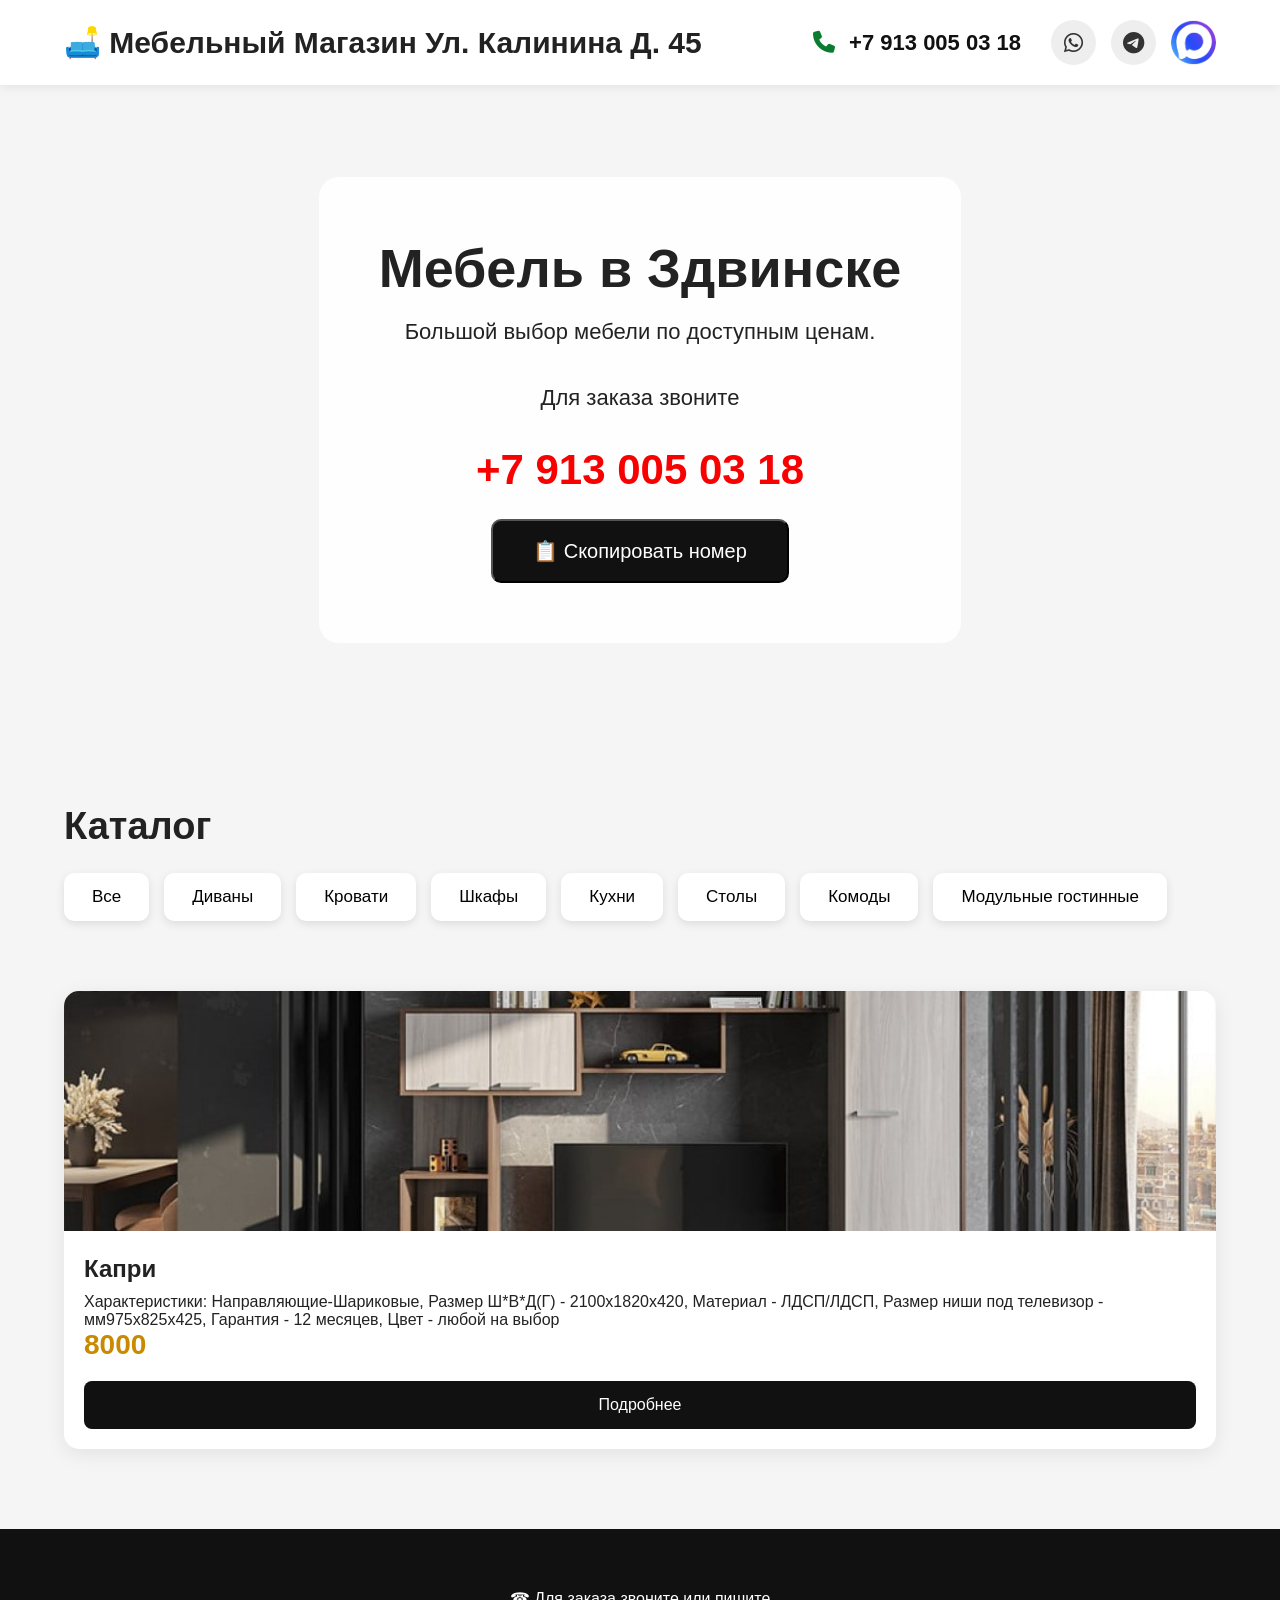
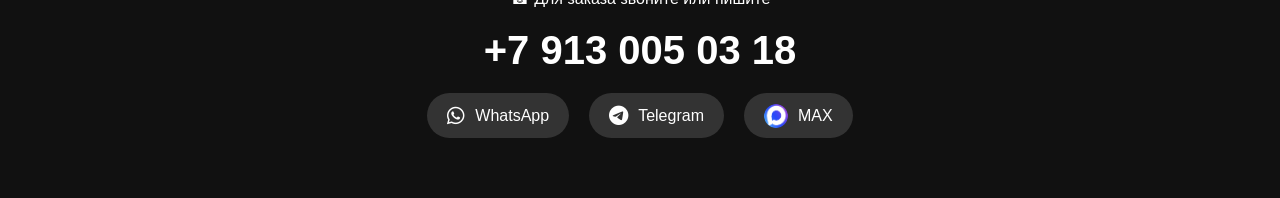
==== index.html @ 37e218fd "Add files via upload" ====
<!DOCTYPE html>
<html lang="ru">
<head>
<meta charset="UTF-8">
<meta name="viewport" content="width=device-width, initial-scale=1.0">
<title>MEBEL HAUS</title>

<link rel="stylesheet" href="css/style.css">

<!-- Font Awesome -->
<link rel="stylesheet"
        href="https://cdnjs.cloudflare.com/ajax/libs/font-awesome/6.7.2/css/all.min.css">
</head>
<body>

<header>

<div class="container">

<div class="logo">
🛋️ Мебельный Магазин
Ул. Калинина Д. 45
</div>

<div class="contacts">

<a href="tel:+7 913 005 03 18" class="phone">
<i class="fa-solid fa-phone"></i>
+7 913 005 03 18
</a>

<div class="social">

<a href="#">
<i class="fa-brands fa-whatsapp"></i>
</a>

<a href="https://t.me/mebelniMaster" target="_blank">
    <i class="fa-brands fa-telegram"></i>
</a>

<a href="#">
<img src="images\max_gosklyuch-news.png" alt="Max">
</a>

</div>

</div>

</div>

</header>

<section class="hero">

<div class="overlay">

<h1>
Мебель в Здвинске
</h1>

<p>

Большой выбор мебели
по доступным ценам.

</p>

<div class="phone-box">

    <p class="phone-title">
        Для заказа звоните
    </p>

    <h2 id="phoneNumber">
        +7 913 005 03 18
    </h2>

    <button id="copyPhone" class="call">
        📋 Скопировать номер
    </button>

</div>

</div>

</section>

<section class="categories">

<h2>

Каталог

</h2>

<div class="buttons">

    <button onclick="filterProducts('Все')">Все</button>
    
    <button onclick="filterProducts('Диваны')">Диваны</button>
    
    <button onclick="filterProducts('Кровати')">Кровати</button>
    
    <button onclick="filterProducts('Шкафы')">Шкафы</button>
    
    <button onclick="filterProducts('Кухни')">Кухни</button>
    
    <button onclick="filterProducts('Столы')">Столы</button>
    
    <button onclick="filterProducts('Комоды')">Комоды</button>

    <button onclick="filterProducts('Модульные гостинные')">Модульные гостинные</button>

    </div>

</section>

<section class="products">

<div id="products">

</div>

</section>

<footer>

<div class="footer-phone">

☎ Для заказа звоните или пишите

<h2>

+7 913 005 03 18

</h2>

<div class="footer-social">

<a href="#">
<i class="fa-brands fa-whatsapp"></i>
WhatsApp
</a>

<a href="https://t.me/mebelniMaster">
<i class="fa-brands fa-telegram"></i>
Telegram
</a>

<a href="#">
<img src="images/max_gosklyuch-news.png" alt="Max">MAX
</a>

</div>

</div>

</footer>

<script src="js/products.js"></script>

</body>
</html>
---- css/style.css ----
*{
    margin:0;
    padding:0;
    box-sizing:border-box;
    font-family:Arial,Helvetica,sans-serif;
}

body{
    background:#f5f5f5;
    color:#222;
}

.container{
    width:90%;
    max-width:1200px;
    margin:auto;
}

header{
    background:#fff;
    box-shadow:0 2px 10px rgba(0,0,0,.08);
    position:sticky;
    top:0;
    z-index:100;
}

header .container{
    display:flex;
    justify-content:space-between;
    align-items:center;
    padding:20px 0;
}

.logo{
    font-size:30px;
    font-weight:bold;
}

.contacts{
    display:flex;
    align-items:center;
    gap:30px;
}

.phone{
    text-decoration:none;
    color:#111;
    font-size:22px;
    font-weight:bold;
}

.phone i{
    color:#0a7c2f;
    margin-right:8px;
}

.social{
    display:flex;
    gap:15px;
}

.social a{
    width:45px;
    height:45px;
    border-radius:50%;
    display:flex;
    justify-content:center;
    align-items:center;
    background:#eee;
    text-decoration:none;
    color:#333;
    font-size:22px;
    transition:.3s;
    overflow: hidden;
}
.social a img{
    width: 100%;
    height: 100%;
    object-fit: contain;        /* Заполняет весь круг без искажения пропорций */
}

.social a:hover{
    transform:scale(1.1);
    background:#222;
    color:#fff;
}

.hero{
    height:650px;
    background:url("../images/hero.jpg") center/cover;
    display:flex;
    justify-content:center;
    align-items:center;
}

.overlay{
    background:rgba(255,255,255,.9);
    padding:60px;
    border-radius:20px;
    text-align:center;
}

.overlay h1{
    font-size:54px;
    margin-bottom:20px;
}

.overlay p{
    font-size:22px;
    margin-bottom:35px;
}

.call{
    display:inline-block;
    background:#111;
    color:white;
    text-decoration:none;
    padding:18px 40px;
    border-radius:10px;
    font-size:20px;
    transition:.3s;
}

.call:hover{
    background:#444;
}

.categories{
    width:90%;
    max-width:1200px;
    margin:70px auto;
}

.categories h2{
    font-size:38px;
    margin-bottom:25px;
}

.buttons{
    display:flex;
    flex-wrap:wrap;
    gap:15px;
}

.buttons button{
    padding:14px 28px;
    border:none;
    border-radius:10px;
    background:white;
    cursor:pointer;
    font-size:17px;
    box-shadow:0 3px 10px rgba(0,0,0,.1);
    transition:.3s;
}

.buttons button:hover{
    background:#222;
    color:white;
}

.products{
    width:90%;
    max-width:1200px;
    margin:auto;
    margin-bottom:80px;
}

#products{
    display:grid;
    grid-template-columns:repeat(auto-fit,minmax(270px,1fr));
    gap:30px;
}

.card{
    background:white;
    border-radius:15px;
    overflow:hidden;
    box-shadow:0 5px 20px rgba(0,0,0,.08);
    transition:.3s;
}

.card:hover{
    transform:translateY(-8px);
}

.card img{
    width:100%;
    height:240px;
    object-fit:cover;
}

.card-body{
    padding:20px;
}

.card h3{
    font-size:24px;
    margin-bottom:10px;
}

.price{
    font-size:28px;
    color:#c98a00;
    font-weight:bold;
    margin-bottom:20px;
}

.more{
    display:block;
    width:100%;
    text-align:center;
    text-decoration:none;
    background:#111;
    color:white;
    padding:15px;
    border-radius:8px;
    transition:.3s;
}

.more:hover{
    background:#444;
}

.more:hover{
    background:#444;
}

footer{
    background:#111;
    color:white;
    text-align:center;
    padding:60px 20px;
}

.footer-phone h2{
    font-size:40px;
    margin:20px 0;
}

.footer-social{
    display:flex;
    justify-content:center;
    gap:20px;
    flex-wrap:wrap;
}

.footer-social a {
    color: white;
    text-decoration: none;
    background: #333;
    
    /* 1. Позволяем кнопке растягиваться под текст */
    width: auto; 
    height: 45px;
    
    /* 2. Делаем аккуратные овальные края и отступы по бокам */
    border-radius: 25px; 
    padding: 0 20px;
    
    /* 3. Выстраиваем иконку и текст строго в одну линию */
    display: inline-flex;
    align-items: center;
    gap: 10px; /* Зазор между иконкой и словом */
    
    font-size: 16px;
    transition: .3s;
  }
  
  /* Настройка для первых двух шрифтовых иконок */
  .footer-social a i {
    font-size: 20px; /* Увеличиваем размер Font Awesome иконок */
  }
  
  /* Настройка для третьей картинки-иконки */
  .footer-social a img {
    width: 24px;   /* Задаем ей такой же пропорциональный размер */
    height: 24px;
    object-fit: cover;
    border-radius: 50%; /* Делаем круглым только само изображение внутри */
  }
  
.footer-social a:hover{
    background:#555;
}

@media(max-width:900px){

header .container{
    flex-direction:column;
    gap:20px;
}

.contacts{
    flex-direction:column;
}

.overlay{
    width:90%;
    padding:35px;
}

.overlay h1{
    font-size:38px;
}

.overlay p{
    font-size:18px;
}

.phone{
    font-size:18px;
}

}
.phone-box{
    margin-top:40px;
    text-align:center;
}

.phone-title{
    font-size:22px;
    margin-bottom:10px;
}

#phoneNumber{
    font-size:42px;
    color:#f80101;
    margin-bottom:25px;
}
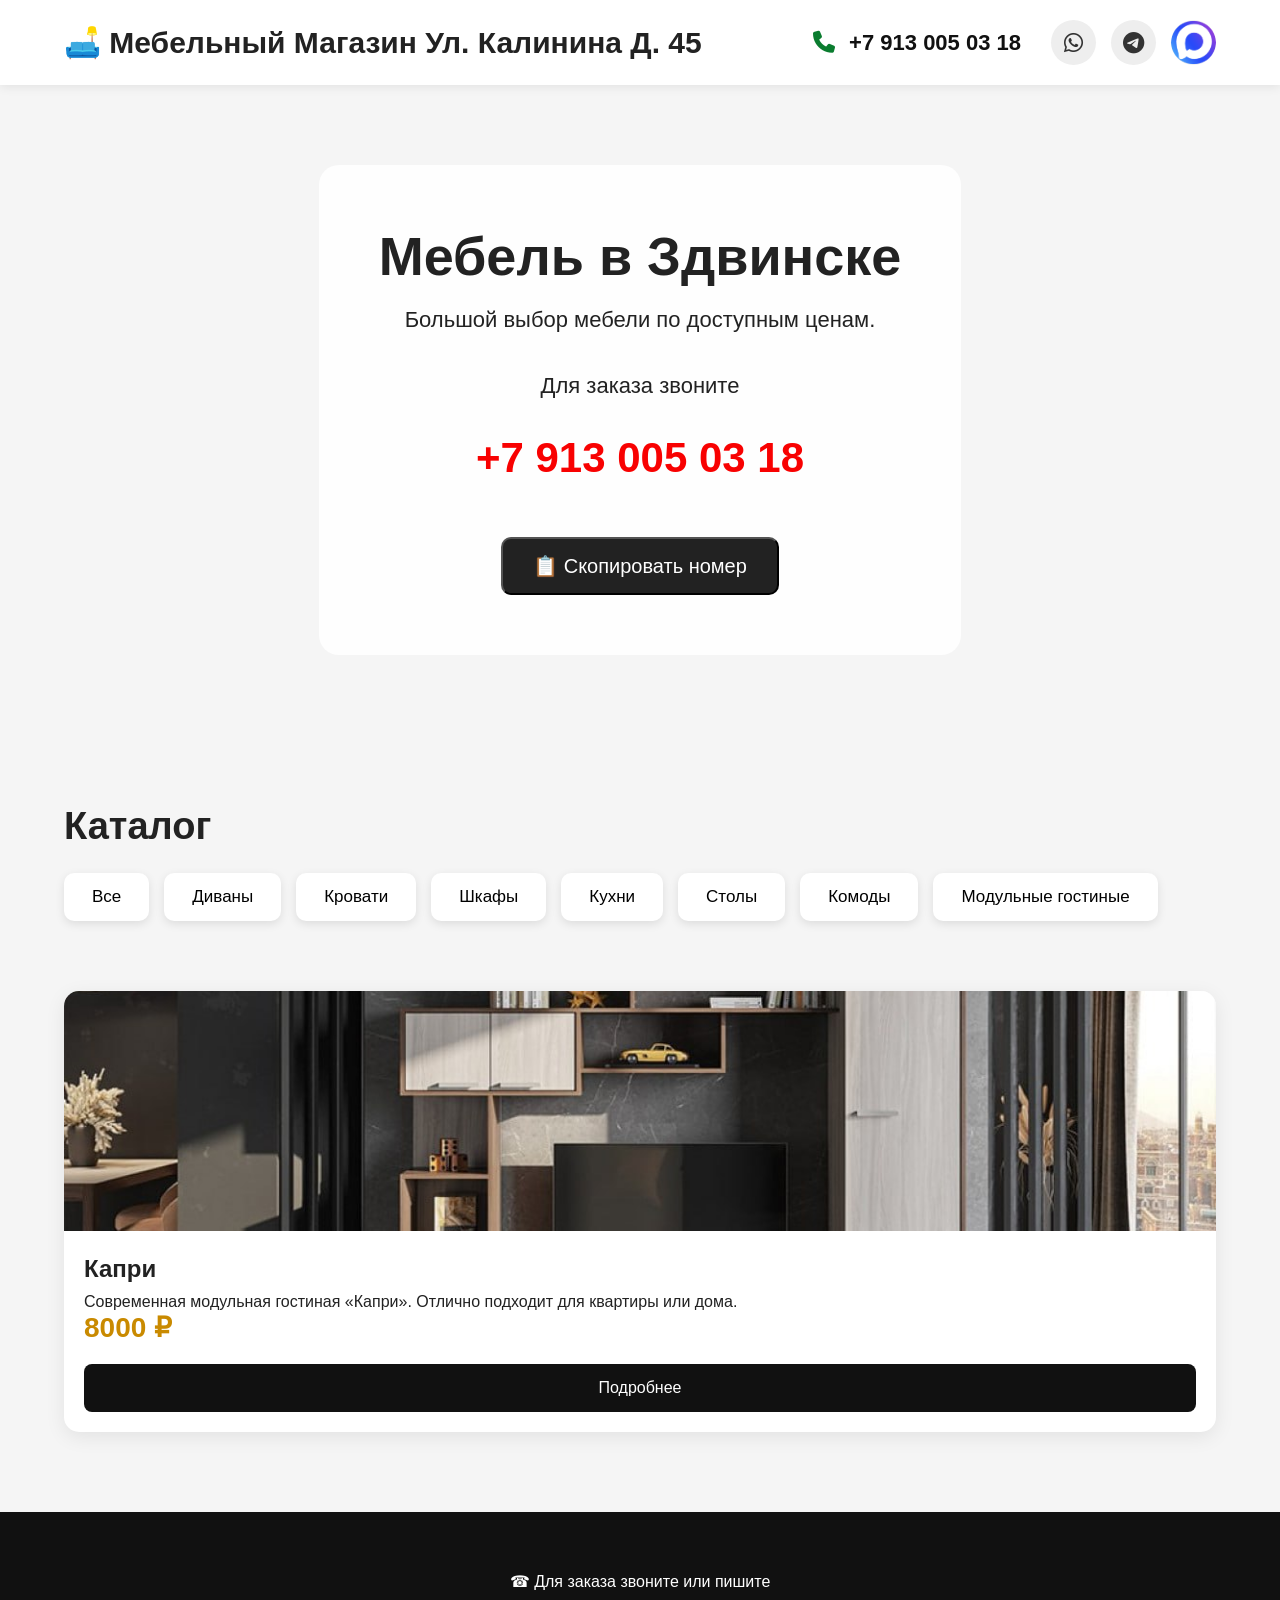
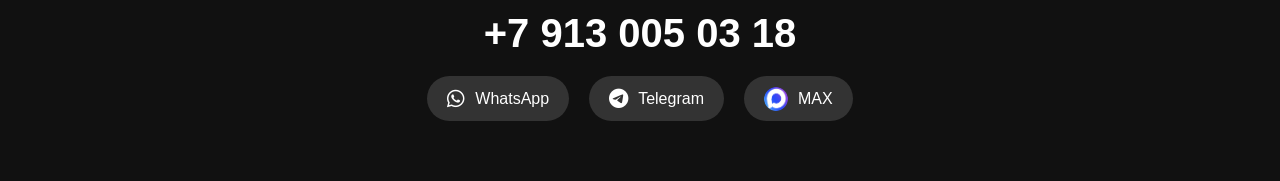
==== commit 6a2ccd23: "Add files via upload" ====
--- a/index.html
+++ b/index.html
@@ -1,6 +1,7 @@
 <!DOCTYPE html>
 <html lang="ru">
 <head>
+    
 <meta charset="UTF-8">
 <meta name="viewport" content="width=device-width, initial-scale=1.0">
 <title>MEBEL HAUS</title>
@@ -10,6 +11,11 @@
 <!-- Font Awesome -->
 <link rel="stylesheet"
         href="https://cdnjs.cloudflare.com/ajax/libs/font-awesome/6.7.2/css/all.min.css">
+<link rel="icon" type="image/png" href="favicon-96x96.png" sizes="96x96" />
+<link rel="icon" type="image/svg+xml" href="favicon.svg" />
+<link rel="shortcut icon" href="favicon.ico" />
+<link rel="apple-touch-icon" sizes="180x180" href="apple-touch-icon.png" />
+<link rel="manifest" href="site.webmanifest" />
 </head>
 <body>
 
@@ -110,7 +116,7 @@
     
     <button onclick="filterProducts('Комоды')">Комоды</button>
 
-    <button onclick="filterProducts('Модульные гостинные')">Модульные гостинные</button>
+    <button onclick="filterProducts('Модульные гостиные')">Модульные гостиные</button>
 
     </div>
 
@@ -157,7 +163,7 @@
 </div>
 
 </footer>
-
+<script src="js/data.js"></script>
 <script src="js/products.js"></script>
 
 </body>
--- a/css/style.css
+++ b/css/style.css
@@ -326,4 +326,104 @@
     font-size:42px;
     color:#f80101;
     margin-bottom:25px;
+}
+/* ===== Страница товара ===== */
+
+.product-container{
+    max-width:1200px;
+    margin:50px auto;
+    padding:20px;
+    display:grid;
+    grid-template-columns:1fr 1fr;
+    gap:50px;
+    align-items:start;
+}
+
+.gallery{
+    text-align:center;
+}
+
+#mainImage{
+    width:100%;
+    max-width:550px;
+    border-radius:15px;
+    box-shadow:0 5px 20px rgba(0,0,0,.15);
+}
+
+#thumbs{
+    margin-top:20px;
+    display:flex;
+    justify-content:center;
+    gap:10px;
+    flex-wrap:wrap;
+}
+
+.thumb{
+    width:80px;
+    height:80px;
+    object-fit:cover;
+    border-radius:10px;
+    cursor:pointer;
+    border:2px solid transparent;
+    transition:.2s;
+}
+
+.thumb:hover{
+    border-color:#c79a2b;
+    transform:scale(1.05);
+}
+
+.info h1{
+    font-size:38px;
+    margin-bottom:10px;
+}
+
+.info .price{
+    font-size:34px;
+    color:#c79a2b;
+    font-weight:bold;
+    margin-bottom:25px;
+}
+
+.info h3{
+    margin-top:25px;
+    margin-bottom:15px;
+}
+
+#sizes p{
+    margin:8px 0;
+    padding:10px;
+    background:#f5f5f5;
+    border-radius:8px;
+}
+
+.call{
+    display:inline-block;
+    margin-top:30px;
+    text-decoration:none;
+    background:#222;
+    color:white;
+    padding:15px 30px;
+    border-radius:10px;
+    transition:.3s;
+}
+
+.call:hover{
+    background:#444;
+}
+
+@media(max-width:900px){
+
+.product-container{
+
+grid-template-columns:1fr;
+
+}
+
+.info{
+
+text-align:center;
+
+}
+
 }
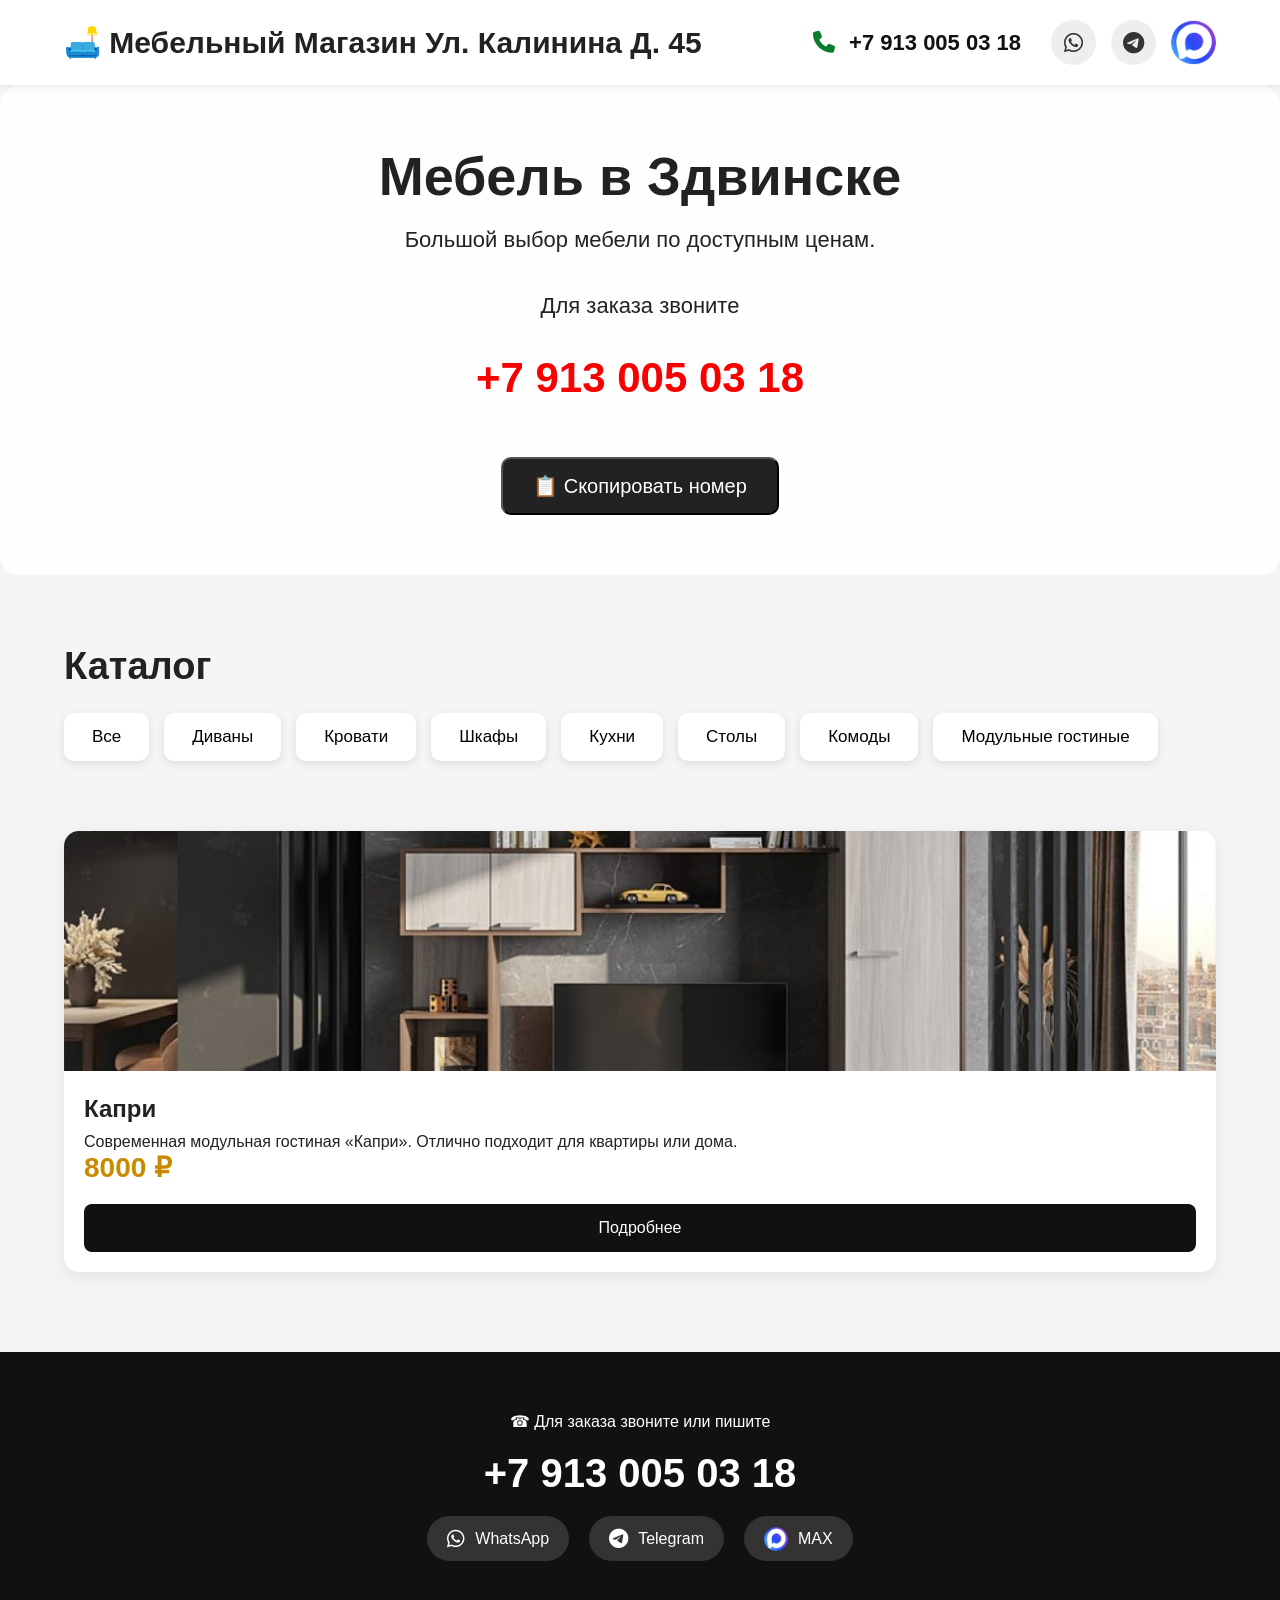
==== commit c49db5d4: "Update index.html" ====
--- a/index.html
+++ b/index.html
@@ -57,7 +57,7 @@
 
 </header>
 
-<section class="hero">
+<!--<section class="hero">-->
 
 <div class="overlay">
 
@@ -167,4 +167,4 @@
 <script src="js/products.js"></script>
 
 </body>
-</html>+</html>
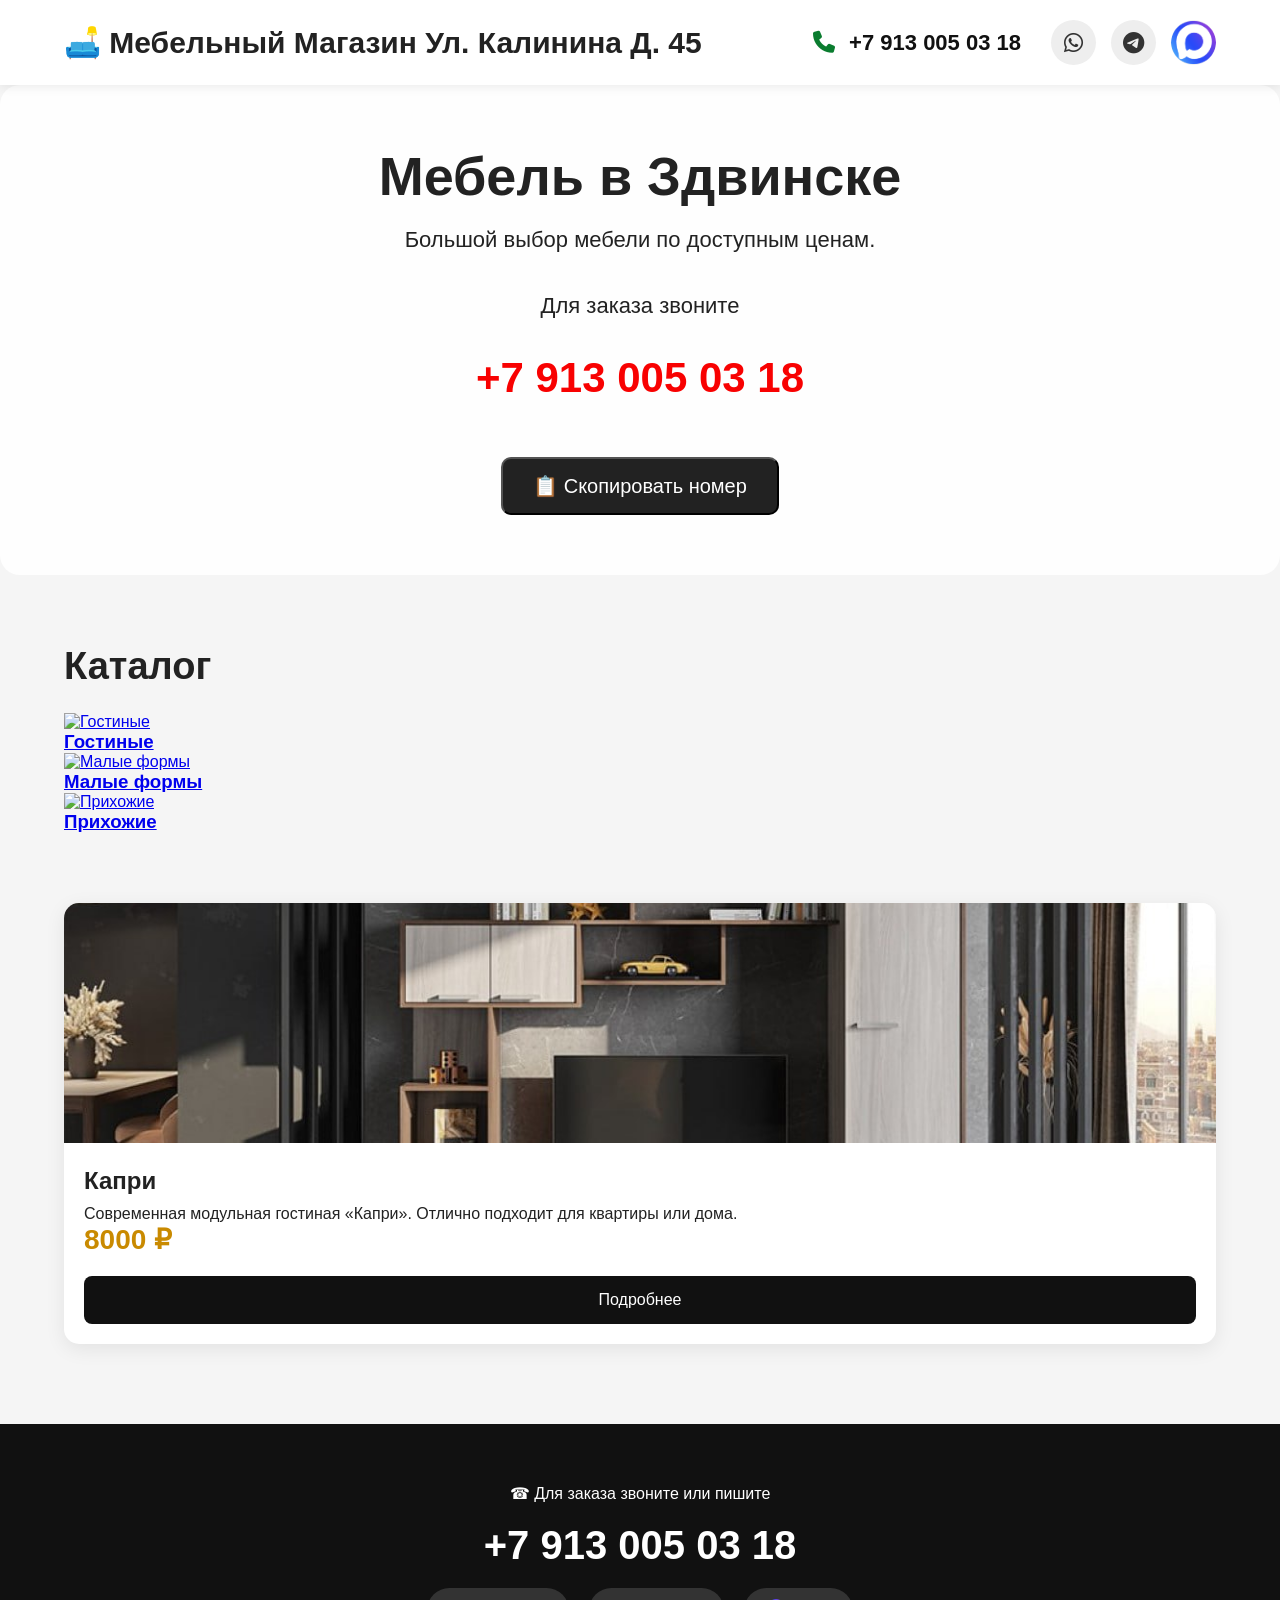
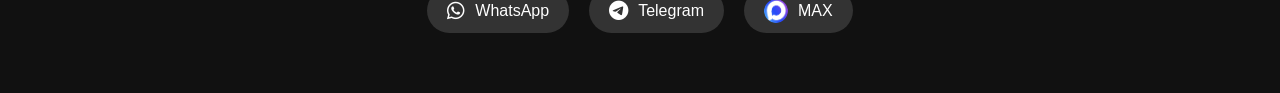
==== commit 9031cc8f: "Add files via upload" ====
--- a/index.html
+++ b/index.html
@@ -1,170 +1,166 @@
 <!DOCTYPE html>
 <html lang="ru">
+
 <head>
-    
-<meta charset="UTF-8">
-<meta name="viewport" content="width=device-width, initial-scale=1.0">
-<title>MEBEL HAUS</title>
 
-<link rel="stylesheet" href="css/style.css">
+    <meta charset="UTF-8">
+    <meta name="viewport" content="width=device-width, initial-scale=1.0">
+    <title>MEBEL HAUS</title>
 
-<!-- Font Awesome -->
-<link rel="stylesheet"
-        href="https://cdnjs.cloudflare.com/ajax/libs/font-awesome/6.7.2/css/all.min.css">
-<link rel="icon" type="image/png" href="favicon-96x96.png" sizes="96x96" />
-<link rel="icon" type="image/svg+xml" href="favicon.svg" />
-<link rel="shortcut icon" href="favicon.ico" />
-<link rel="apple-touch-icon" sizes="180x180" href="apple-touch-icon.png" />
-<link rel="manifest" href="site.webmanifest" />
+    <link rel="stylesheet" href="css/style.css">
+
+    <!-- Font Awesome -->
+    <link rel="stylesheet" href="https://cdnjs.cloudflare.com/ajax/libs/font-awesome/6.7.2/css/all.min.css">
+    <link rel="icon" type="image/png" href="favicon-96x96.png" sizes="96x96" />
+    <link rel="icon" type="image/svg+xml" href="favicon.svg" />
+    <link rel="shortcut icon" href="favicon.ico" />
+    <link rel="apple-touch-icon" sizes="180x180" href="apple-touch-icon.png" />
+    <link rel="manifest" href="site.webmanifest" />
 </head>
+
 <body>
 
-<header>
+    <header>
 
-<div class="container">
+        <div class="container">
 
-<div class="logo">
-🛋️ Мебельный Магазин
-Ул. Калинина Д. 45
-</div>
+            <div class="logo">
+                🛋️ Мебельный Магазин
+                Ул. Калинина Д. 45
+            </div>
 
-<div class="contacts">
+            <div class="contacts">
 
-<a href="tel:+7 913 005 03 18" class="phone">
-<i class="fa-solid fa-phone"></i>
-+7 913 005 03 18
-</a>
+                <a href="tel:+7 913 005 03 18" class="phone">
+                    <i class="fa-solid fa-phone"></i>
+                    +7 913 005 03 18
+                </a>
 
-<div class="social">
+                <div class="social">
 
-<a href="#">
-<i class="fa-brands fa-whatsapp"></i>
-</a>
+                    <a href="#">
+                        <i class="fa-brands fa-whatsapp"></i>
+                    </a>
 
-<a href="https://t.me/mebelniMaster" target="_blank">
-    <i class="fa-brands fa-telegram"></i>
-</a>
+                    <a href="https://t.me/mebelniMaster" target="_blank">
+                        <i class="fa-brands fa-telegram"></i>
+                    </a>
 
-<a href="#">
-<img src="images\max_gosklyuch-news.png" alt="Max">
-</a>
+                    <a href="#">
+                        <img src="images\max_gosklyuch-news.png" alt="Max">
+                    </a>
 
-</div>
+                </div>
 
-</div>
+            </div>
 
-</div>
+        </div>
 
-</header>
+    </header>
 
-<!--<section class="hero">-->
+    <!--<section class="hero">-->
 
-<div class="overlay">
+    <div class="overlay">
 
-<h1>
-Мебель в Здвинске
-</h1>
+        <h1>
+            Мебель в Здвинске
+        </h1>
 
-<p>
+        <p>
 
-Большой выбор мебели
-по доступным ценам.
+            Большой выбор мебели
+            по доступным ценам.
 
-</p>
+        </p>
 
-<div class="phone-box">
+        <div class="phone-box">
 
-    <p class="phone-title">
-        Для заказа звоните
-    </p>
+            <p class="phone-title">
+                Для заказа звоните
+            </p>
 
-    <h2 id="phoneNumber">
-        +7 913 005 03 18
-    </h2>
+            <h2 id="phoneNumber">
+                +7 913 005 03 18
+            </h2>
 
-    <button id="copyPhone" class="call">
-        📋 Скопировать номер
-    </button>
+            <button id="copyPhone" class="call">
+                📋 Скопировать номер
+            </button>
 
-</div>
-
-</div>
-
-</section>
-
-<section class="categories">
-
-<h2>
-
-Каталог
-
-</h2>
-
-<div class="buttons">
-
-    <button onclick="filterProducts('Все')">Все</button>
-    
-    <button onclick="filterProducts('Диваны')">Диваны</button>
-    
-    <button onclick="filterProducts('Кровати')">Кровати</button>
-    
-    <button onclick="filterProducts('Шкафы')">Шкафы</button>
-    
-    <button onclick="filterProducts('Кухни')">Кухни</button>
-    
-    <button onclick="filterProducts('Столы')">Столы</button>
-    
-    <button onclick="filterProducts('Комоды')">Комоды</button>
-
-    <button onclick="filterProducts('Модульные гостиные')">Модульные гостиные</button>
+        </div>
 
     </div>
 
-</section>
+    </section>
 
-<section class="products">
+    <section class="categories">
 
-<div id="products">
+        <h2>Каталог</h2>
 
-</div>
+        <div class="category-grid">
 
-</section>
+            <a href="category.html?cat=Гостиные" class="category-card">
+                <img src="images/categories/living.jpg" alt="Гостиные">
+                <h3>Гостиные</h3>
+            </a>
+            <a href="category.html?cat=Малые формы" class="category-card">
+                <img src="images/categories/malie-formi.png" alt="Малые формы">
+                <h3>Малые формы</h3>
+            </a>
 
-<footer>
+            <a href="category.html?cat=Прихожие" class="category-card">
+                <img src="images/categories/prihojie.jpg" alt="Прихожие">
+                <h3>Прихожие</h3>
+            </a>
 
-<div class="footer-phone">
+        </div>
 
-☎ Для заказа звоните или пишите
+    </section>
 
-<h2>
+    <section class="products">
 
-+7 913 005 03 18
+        <div id="products">
 
-</h2>
+        </div>
 
-<div class="footer-social">
+    </section>
 
-<a href="#">
-<i class="fa-brands fa-whatsapp"></i>
-WhatsApp
-</a>
+    <footer>
 
-<a href="https://t.me/mebelniMaster">
-<i class="fa-brands fa-telegram"></i>
-Telegram
-</a>
+        <div class="footer-phone">
 
-<a href="#">
-<img src="images/max_gosklyuch-news.png" alt="Max">MAX
-</a>
+            ☎ Для заказа звоните или пишите
 
-</div>
+            <h2>
 
-</div>
+                +7 913 005 03 18
 
-</footer>
-<script src="js/data.js"></script>
-<script src="js/products.js"></script>
+            </h2>
+
+            <div class="footer-social">
+
+                <a href="#">
+                    <i class="fa-brands fa-whatsapp"></i>
+                    WhatsApp
+                </a>
+
+                <a href="https://t.me/mebelniMaster">
+                    <i class="fa-brands fa-telegram"></i>
+                    Telegram
+                </a>
+
+                <a href="#">
+                    <img src="images/max_gosklyuch-news.png" alt="Max">MAX
+                </a>
+
+            </div>
+
+        </div>
+
+    </footer>
+    <script src="js/data.js"></script>
+    <script src="js/products.js"></script>
 
 </body>
-</html>
+
+</html>
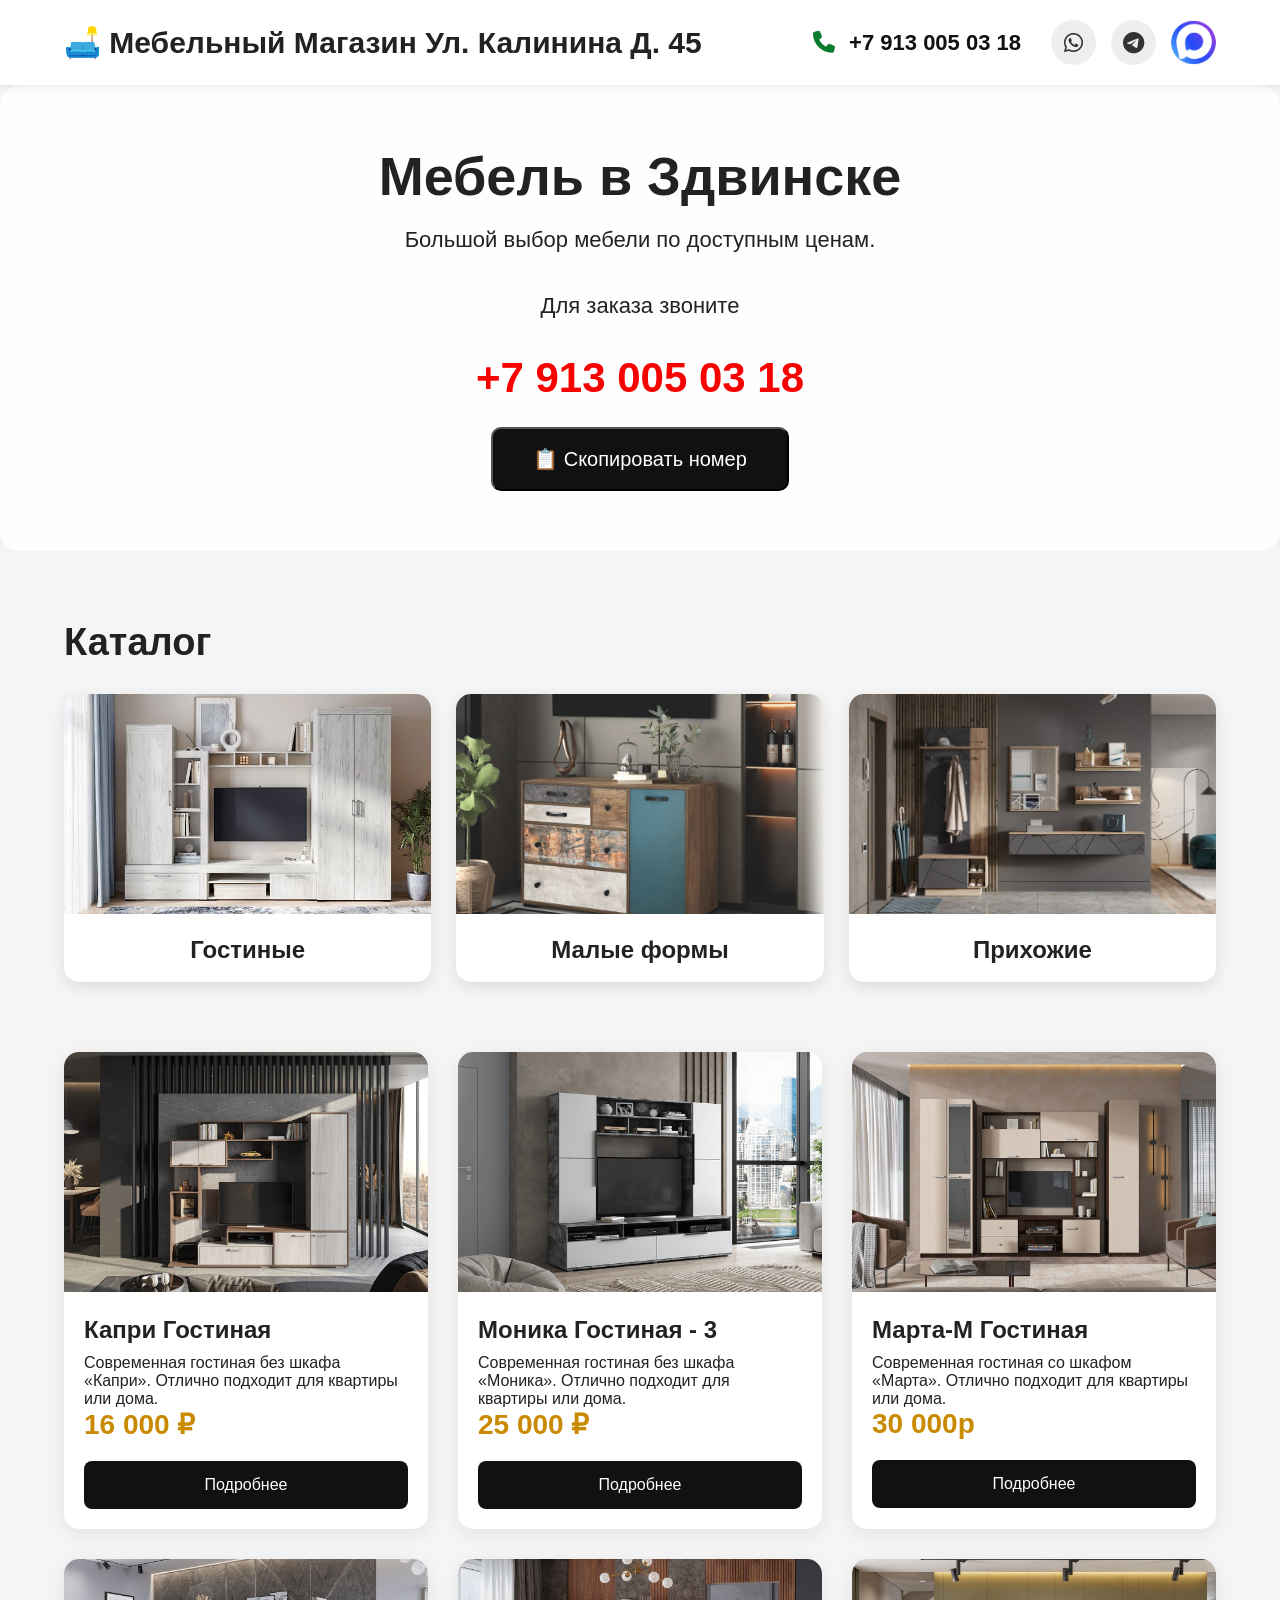
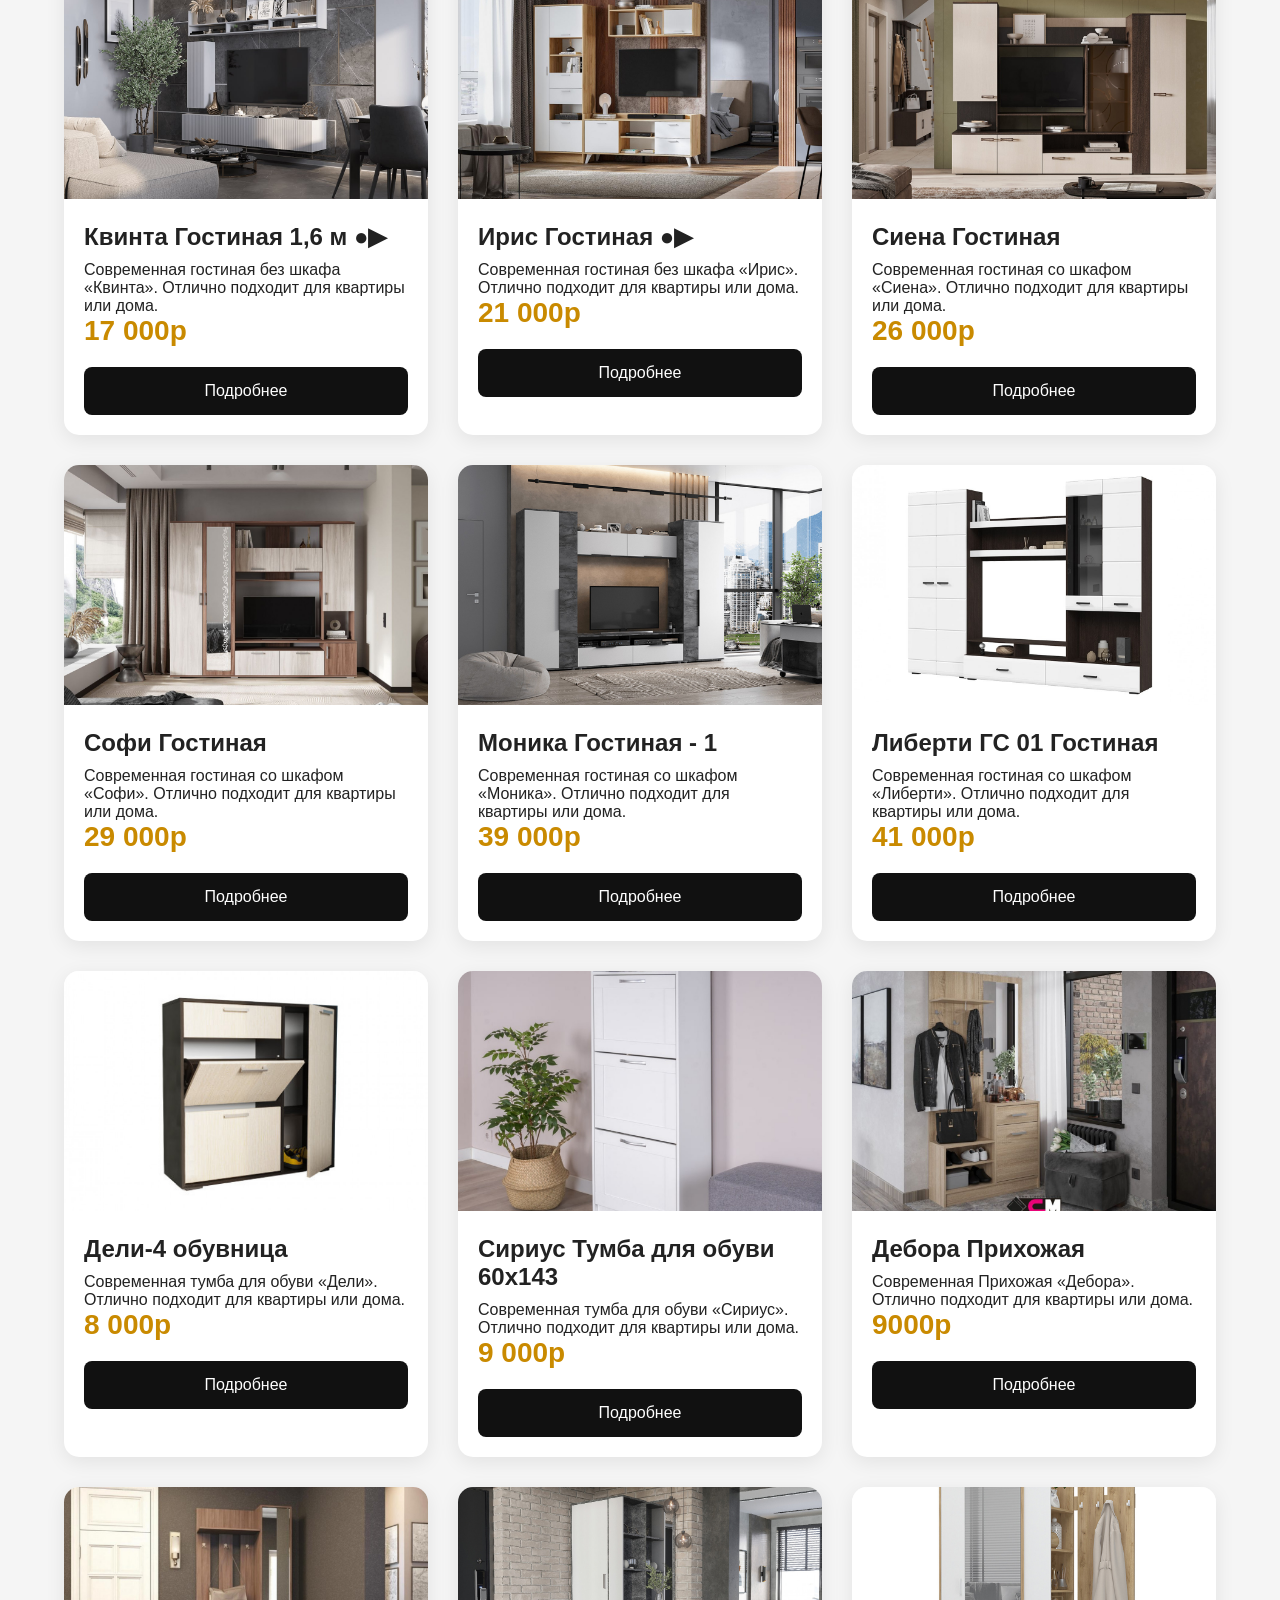
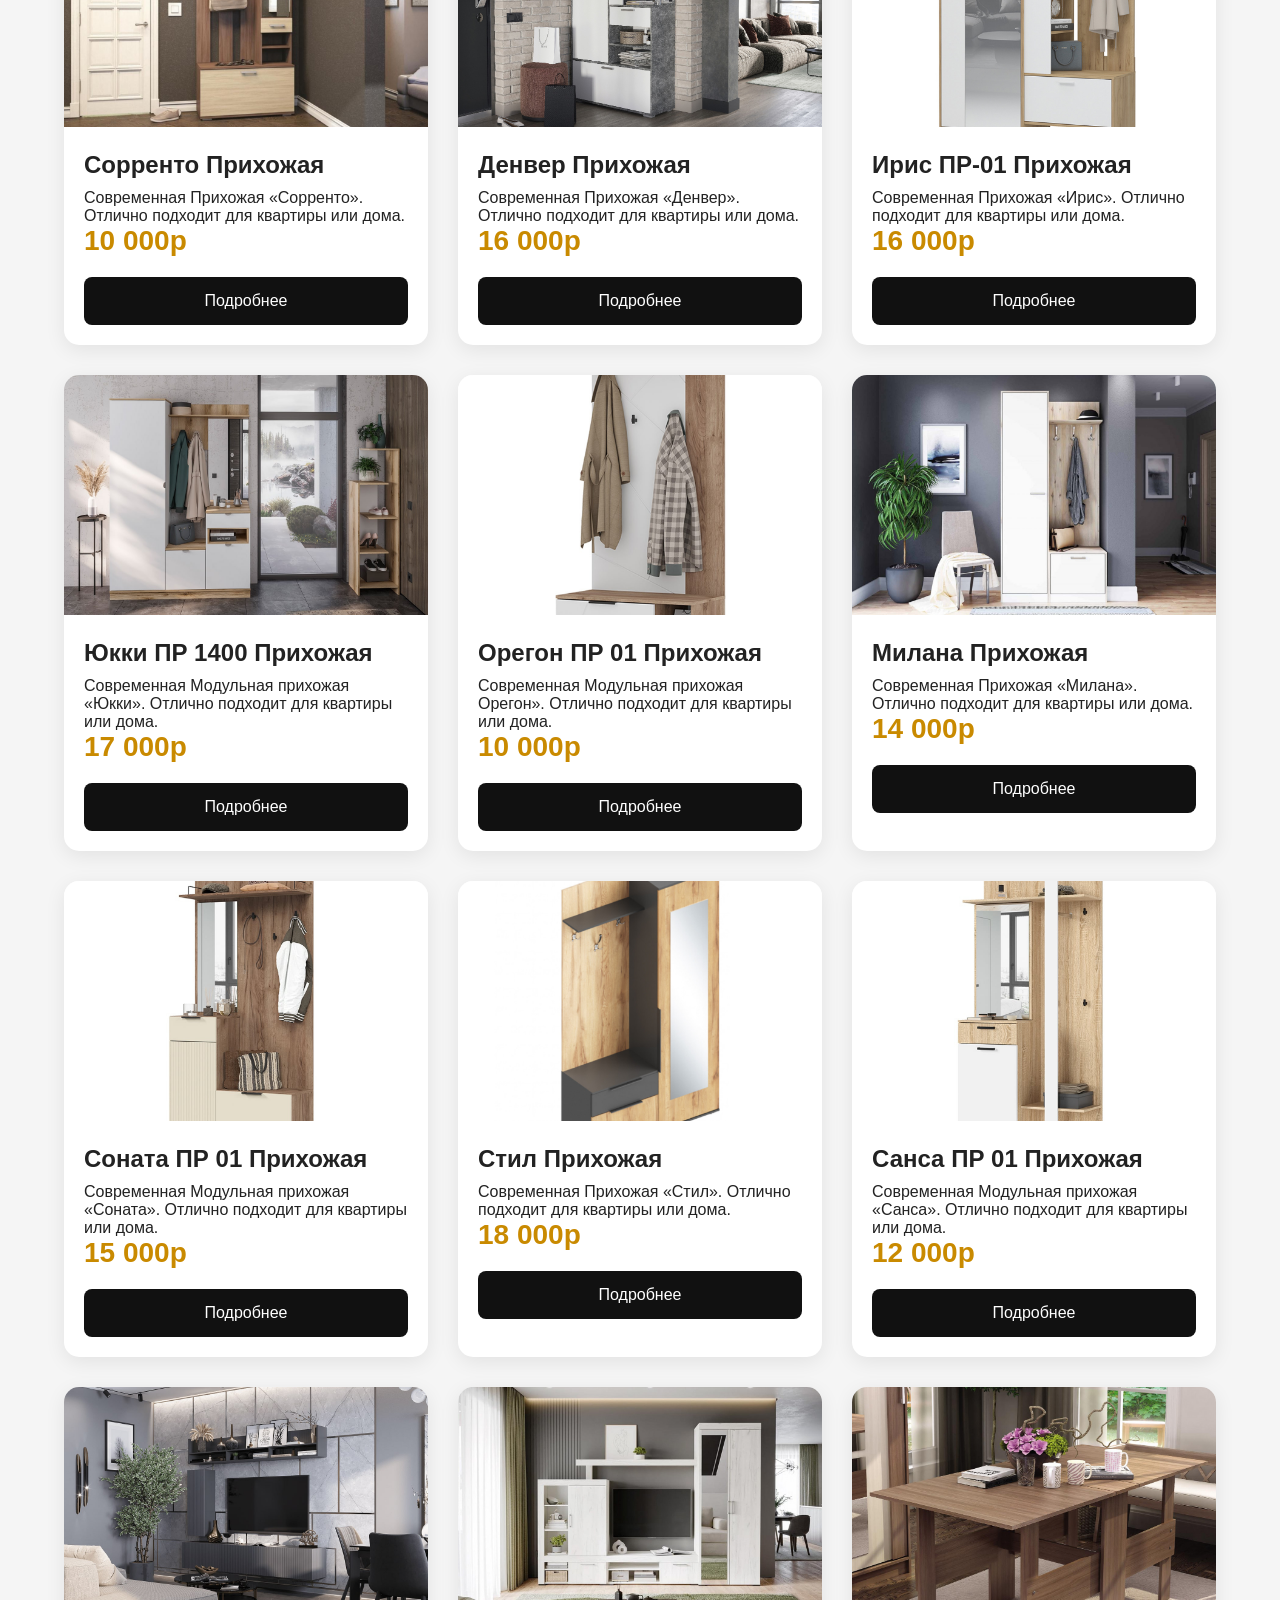
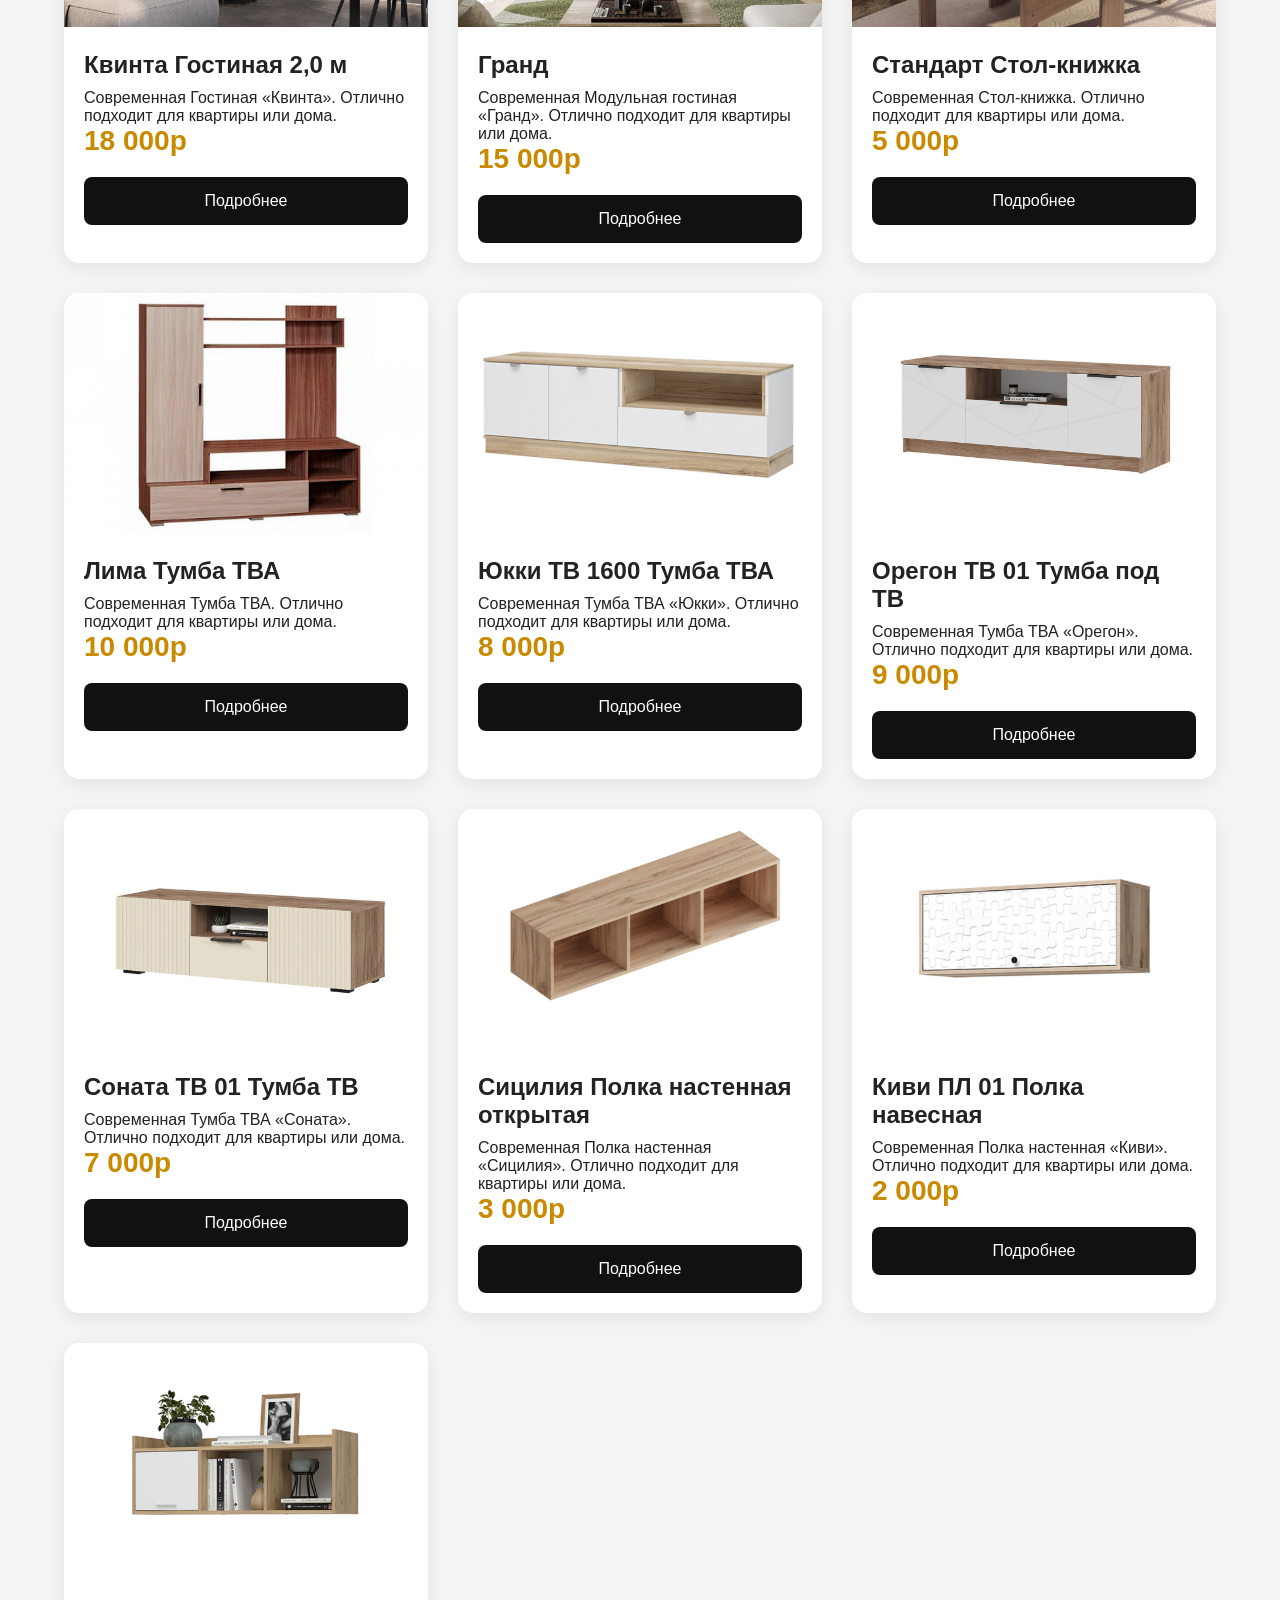
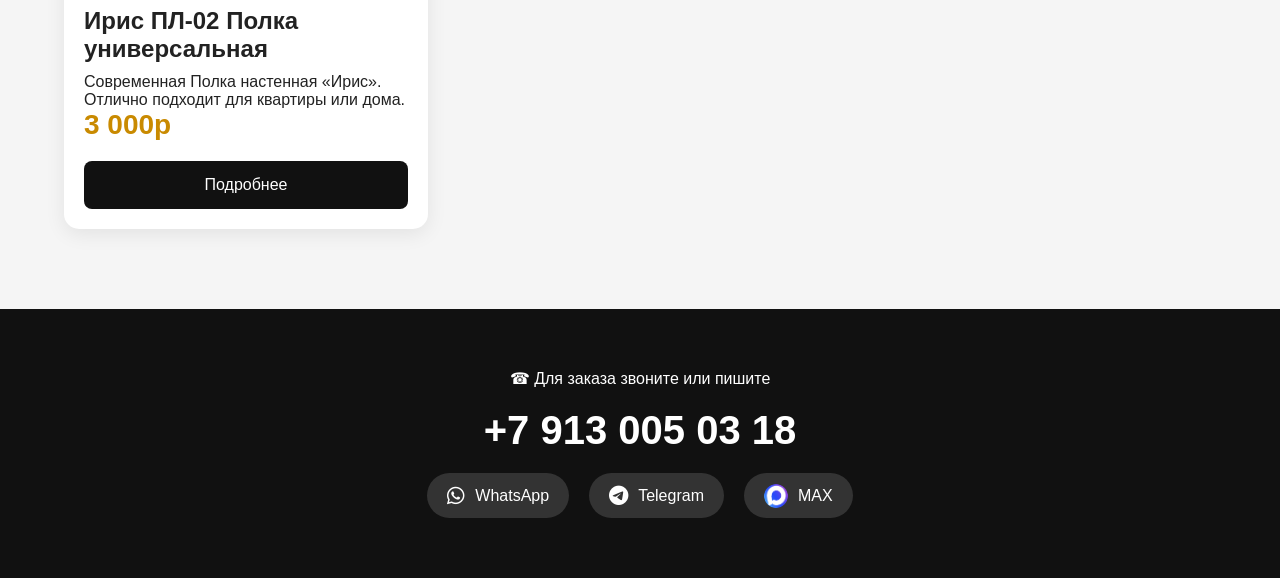
==== commit 31d9247f: "Add files via upload" ====
--- a/index.html
+++ b/index.html
@@ -38,7 +38,7 @@
 
                 <div class="social">
 
-                    <a href="#">
+                    <a href="https://chat.whatsapp.com/DWskf7lbGYv1xN802od1Hl?s=cl&p=a&ilr=1&amv=3" target="_blank">
                         <i class="fa-brands fa-whatsapp"></i>
                     </a>
 
@@ -46,7 +46,7 @@
                         <i class="fa-brands fa-telegram"></i>
                     </a>
 
-                    <a href="#">
+                    <a href="https://max.ru/join/mEKpsJl-QstETXItjXT7mbOWl-P8svJJvcMmOwDa1MU" target="_blank">
                         <img src="images\max_gosklyuch-news.png" alt="Max">
                     </a>
 
@@ -139,7 +139,7 @@
 
             <div class="footer-social">
 
-                <a href="#">
+                <a href="https://chat.whatsapp.com/DWskf7lbGYv1xN802od1Hl?s=cl&p=a&ilr=1&amv=3" target="_blank">
                     <i class="fa-brands fa-whatsapp"></i>
                     WhatsApp
                 </a>
@@ -149,7 +149,7 @@
                     Telegram
                 </a>
 
-                <a href="#">
+                <a href="https://max.ru/join/mEKpsJl-QstETXItjXT7mbOWl-P8svJJvcMmOwDa1MU" target="_blank">
                     <img src="images/max_gosklyuch-news.png" alt="Max">MAX
                 </a>
 
--- a/css/style.css
+++ b/css/style.css
@@ -220,11 +220,6 @@
 .more:hover{
     background:#444;
 }
-
-.more:hover{
-    background:#444;
-}
-
 footer{
     background:#111;
     color:white;
@@ -396,18 +391,6 @@
     background:#f5f5f5;
     border-radius:8px;
 }
-
-.call{
-    display:inline-block;
-    margin-top:30px;
-    text-decoration:none;
-    background:#222;
-    color:white;
-    padding:15px 30px;
-    border-radius:10px;
-    transition:.3s;
-}
-
 .call:hover{
     background:#444;
 }
@@ -426,4 +409,225 @@
 
 }
 
+}
+.category-grid{
+    display:grid;
+    grid-template-columns:repeat(auto-fit,minmax(250px,1fr));
+    gap:25px;
+    margin-top:30px;
+}
+
+.category-card{
+    text-decoration:none;
+    color:#222;
+    background:#fff;
+    border-radius:15px;
+    overflow:hidden;
+    box-shadow:0 5px 15px rgba(0,0,0,.1);
+    transition:.3s;
+}
+
+.category-card:hover{
+    transform:translateY(-5px);
+    box-shadow:0 10px 25px rgba(0,0,0,.2);
+}
+
+.category-card img{
+    width:100%;
+    height:220px;
+    object-fit:cover;
+}
+
+.category-card h3{
+    text-align:center;
+    padding:18px;
+    font-size:24px;
+}
+/* ---------- Хлебные крошки ---------- */
+
+.breadcrumbs{
+
+    margin:15px 0 25px;
+    
+    font-size:15px;
+    
+    color:#666;
+    
+    }
+    
+    .breadcrumbs a{
+    
+    text-decoration:none;
+    
+    color:#666;
+    
+    }
+    
+    .breadcrumbs a:hover{
+    
+    color:#000;
+    
+    }
+    
+    /* ---------- Подкатегории ---------- */
+    
+    #subcategories{
+        display:grid;
+        grid-template-columns:repeat(auto-fit,minmax(300px,1fr));
+        gap:25px;
+        margin-top:30px;
+    }
+    
+    .subcategory-card{
+        display:block;
+        text-decoration:none;
+        color:#222;
+        background:#fff;
+        border-radius:15px;
+        overflow:hidden;
+        box-shadow:0 5px 15px rgba(0,0,0,.12);
+        transition:.3s;
+    }
+    
+    .subcategory-card:hover{
+        transform: scale(1.02);
+        box-shadow: 0 10px 25px rgba(0,0,0,.18);
+    }
+    
+    .subcategory-card img{
+        width:100%;
+        height:220px;
+        object-fit:cover;
+    }
+    
+    .subcategory-card h3{
+        padding:18px;
+        text-align:center;
+        font-size:28px;
+    }
+    .back-button{
+        display:inline-block;
+        margin-top:30px;
+        background:#1f1f1f;
+        color:#fff;
+        padding:15px 30px;
+        border-radius:10px;
+        text-decoration:none;
+        font-size:20px;
+        transition:.2s;
+    }
+    
+    .back-button:hover{
+        background:#333;
+    }
+    /* ========================= */
+/* Адаптация под телефон */
+/* ========================= */
+
+@media (max-width:768px){
+
+    .container{
+        width:95%;
+        margin:auto;
+    }
+    
+    header .container{
+        display:flex;
+        flex-direction:column;
+        align-items:center;
+        gap:15px;
+        text-align:center;
+    }
+    
+    .logo{
+        font-size:28px;
+    }
+    
+    .contacts{
+        width:100%;
+    }
+    
+    .phone{
+        font-size:22px;
+    }
+    
+    .social{
+        justify-content:center;
+        flex-wrap:wrap;
+    }
+    
+    .buttons{
+        display:flex;
+        overflow-x:auto;
+        gap:10px;
+        padding-bottom:10px;
+    }
+    
+    .buttons button{
+        flex:none;
+    }
+    
+    #products{
+        display:grid;
+        grid-template-columns:1fr;
+        gap:20px;
+    }
+    
+    .card{
+        width:100%;
+    }
+    
+    .product-container{
+        display:flex;
+        flex-direction:column;
+        padding:20px;
+    }
+    
+    .gallery img{
+        width:100%;
+        height:auto;
+    }
+    
+    .info{
+        width:100%;
+    }
+    
+    #thumbs{
+        justify-content:center;
+        flex-wrap:wrap;
+    }
+    
+    .subcategory-card img{
+        height:180px;
+    }
+    
+    .back-button{
+        width:100%;
+        text-align:center;
+    }
+    
+    }
+    @media (min-width:769px) and (max-width:1100px){
+
+        #products{
+        
+        display:grid;
+        
+        grid-template-columns:repeat(2,1fr);
+        
+        gap:20px;
+        
+        }
+        
+        }
+.number-product{
+    display:inline-block;
+        margin-top:30px;
+        background:#1f1f1f;
+        color:#fff;
+        padding:15px 30px;
+        border-radius:10px;
+        text-decoration:none;
+        font-size:20px;
+        transition:.2s;
 }
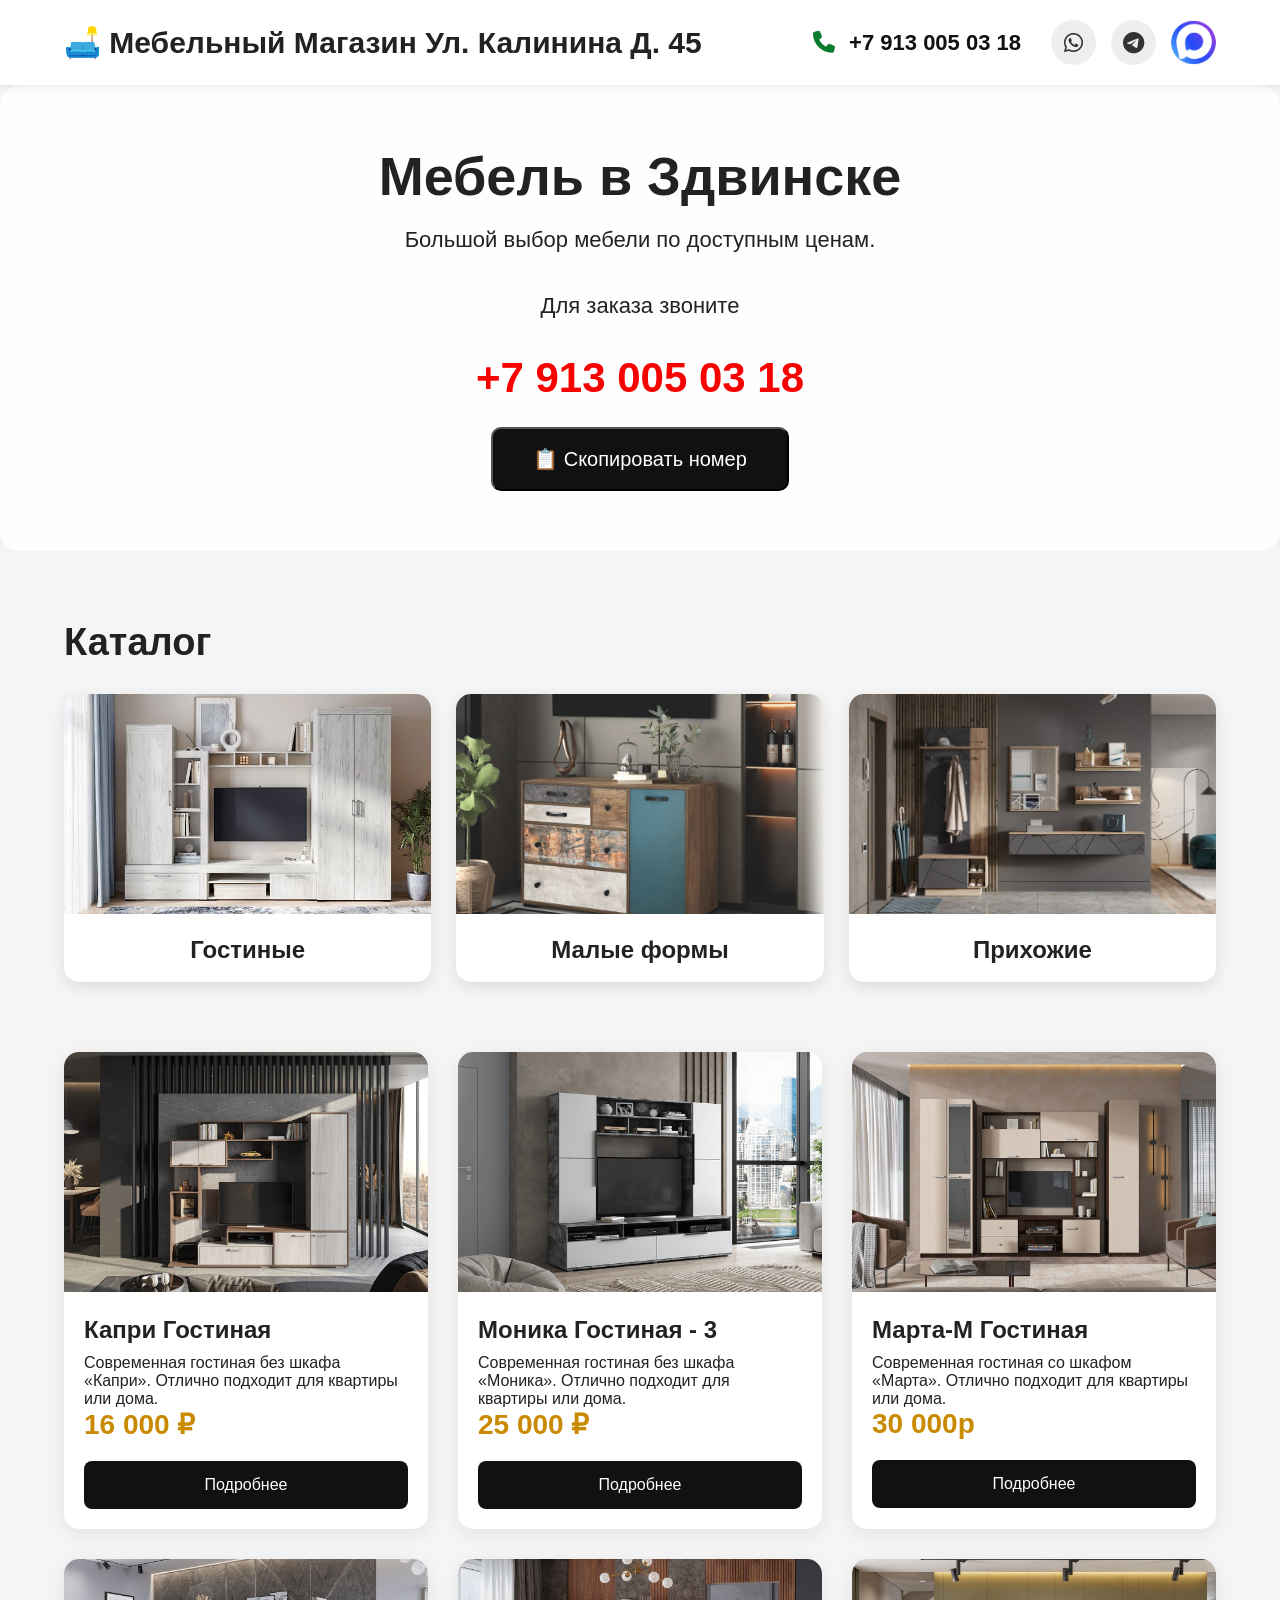
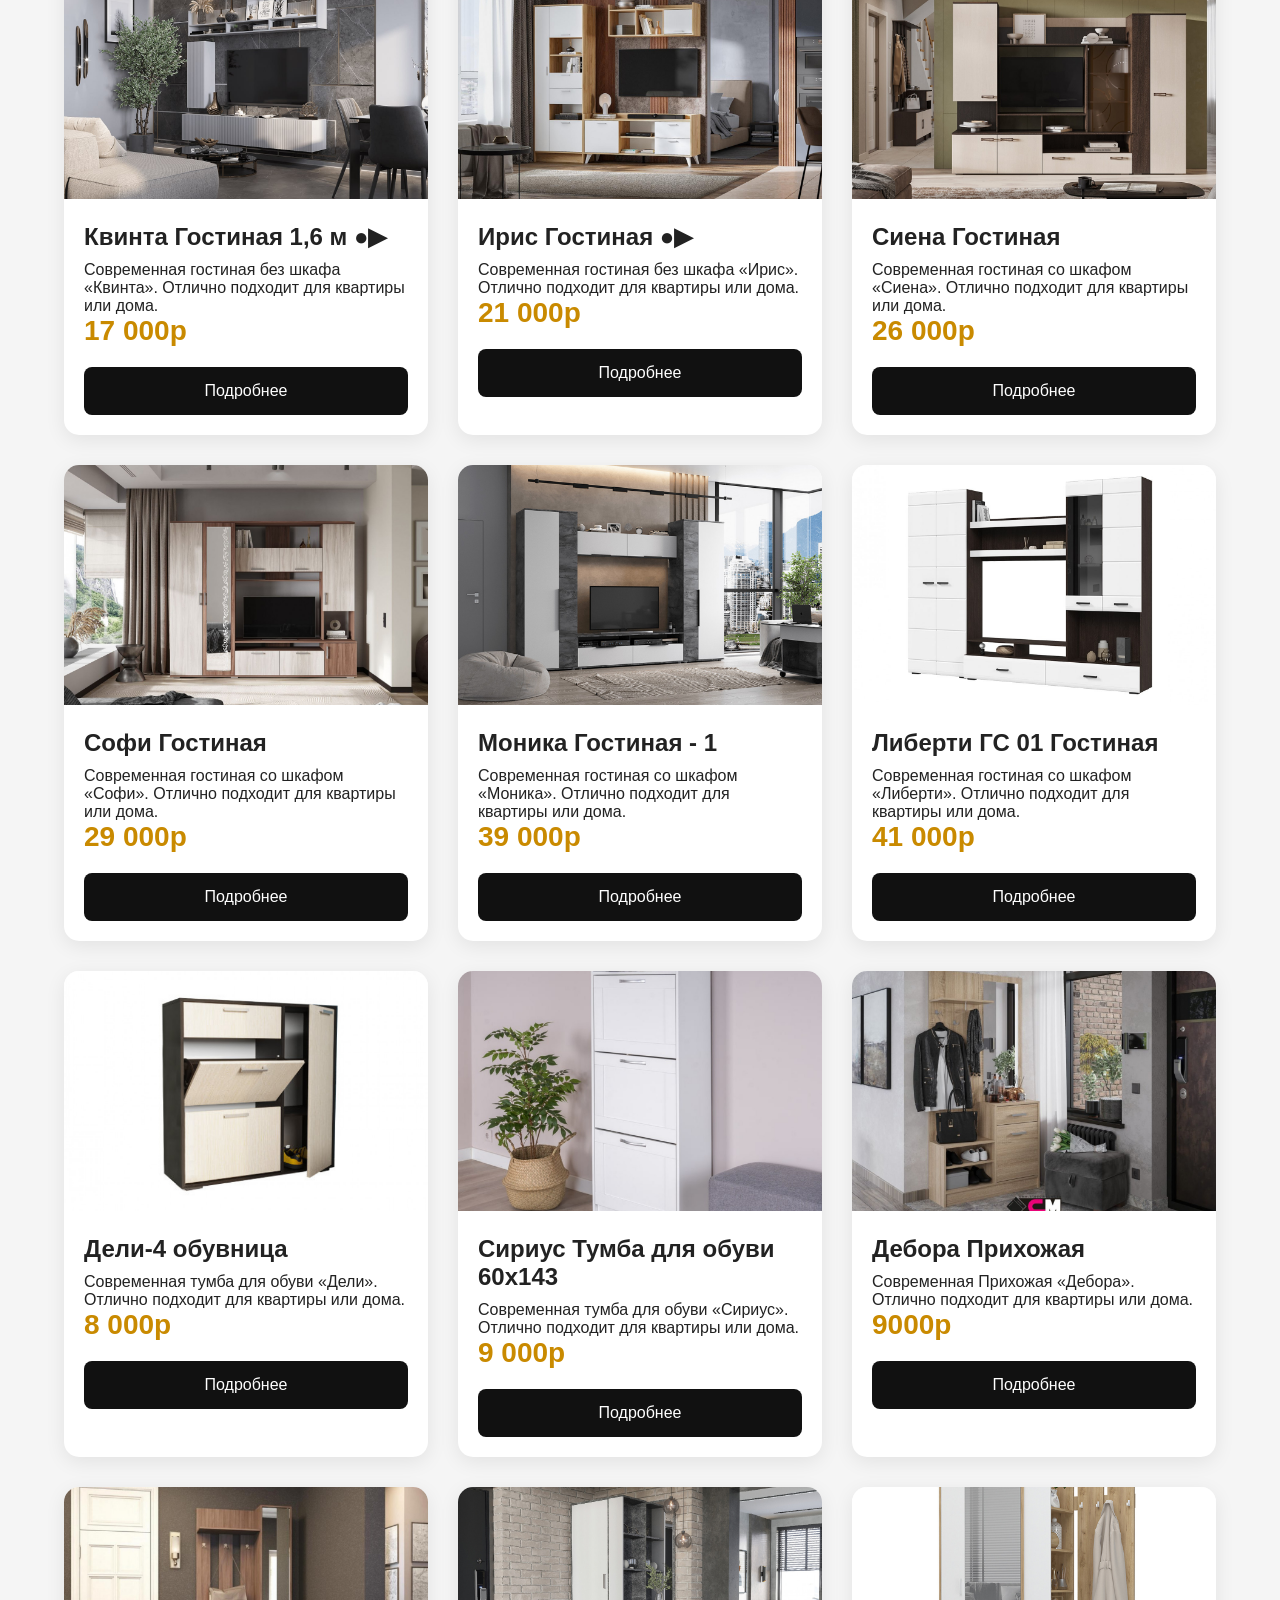
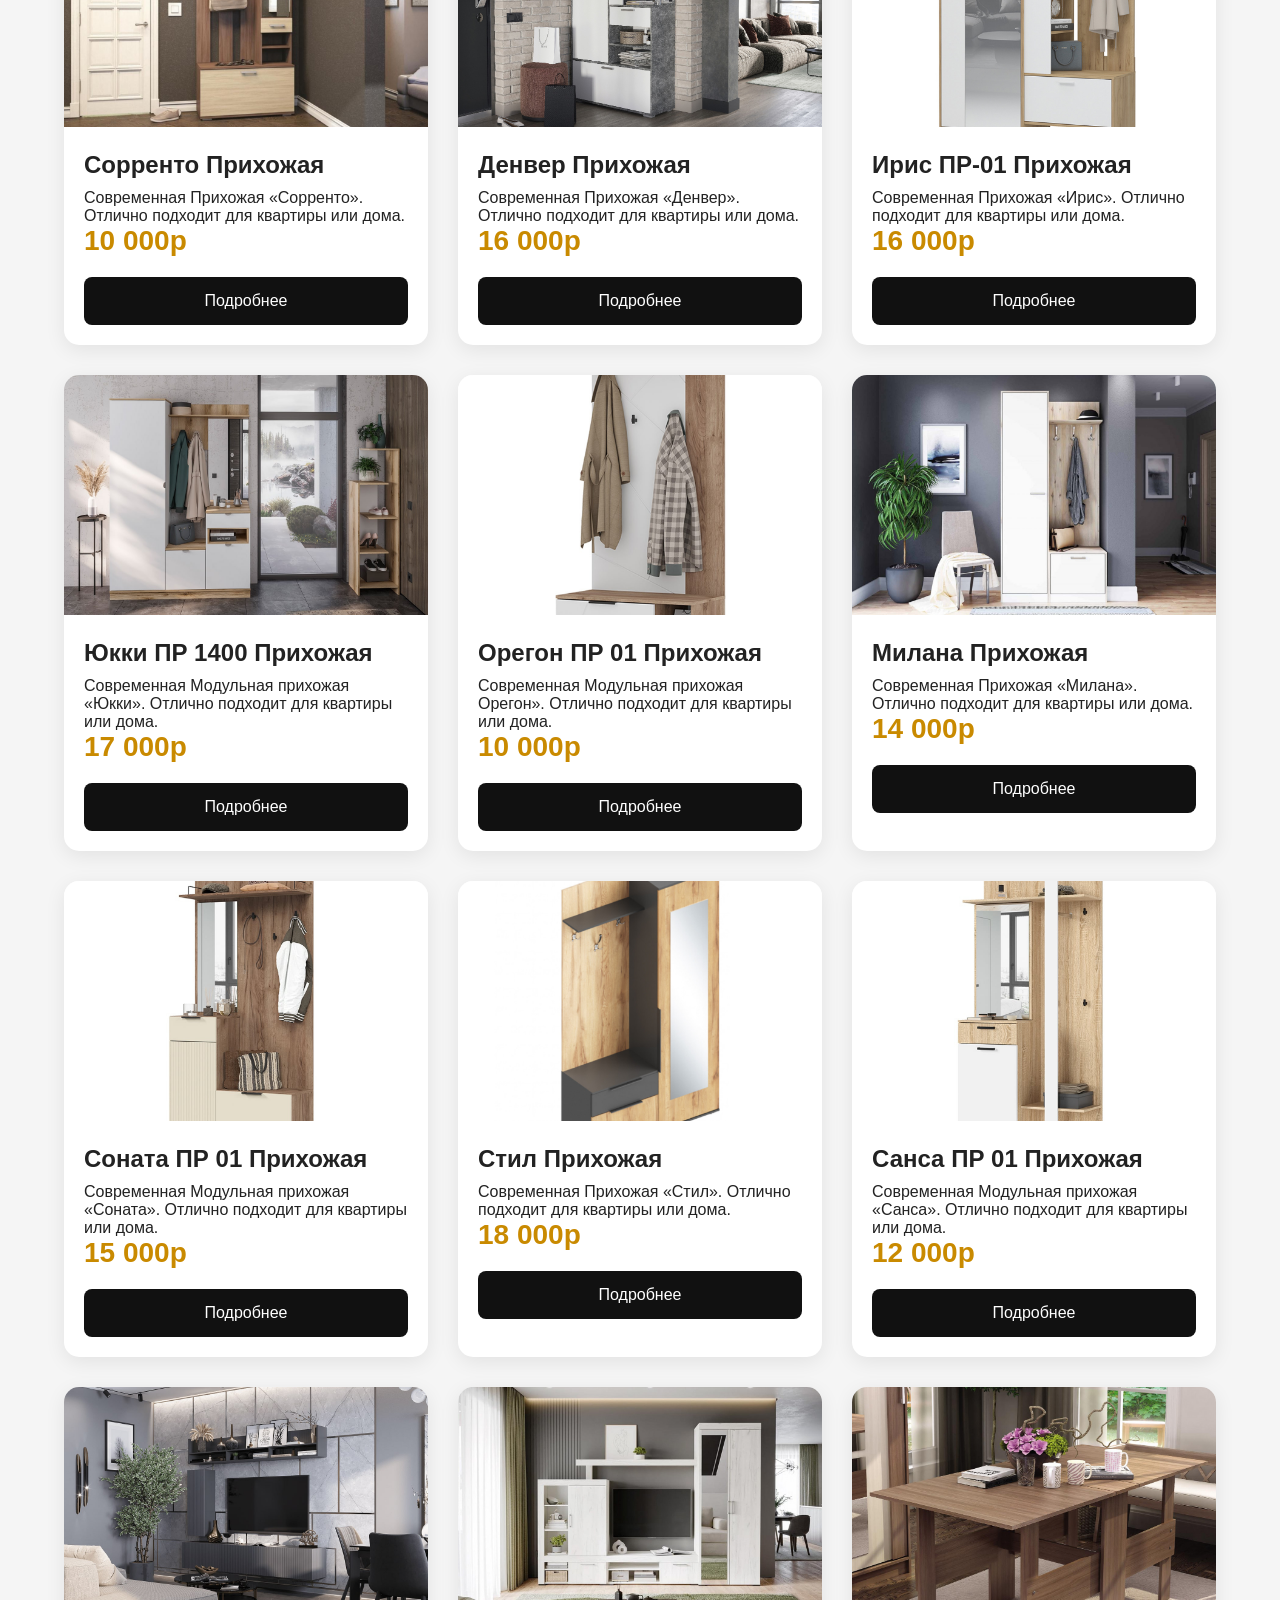
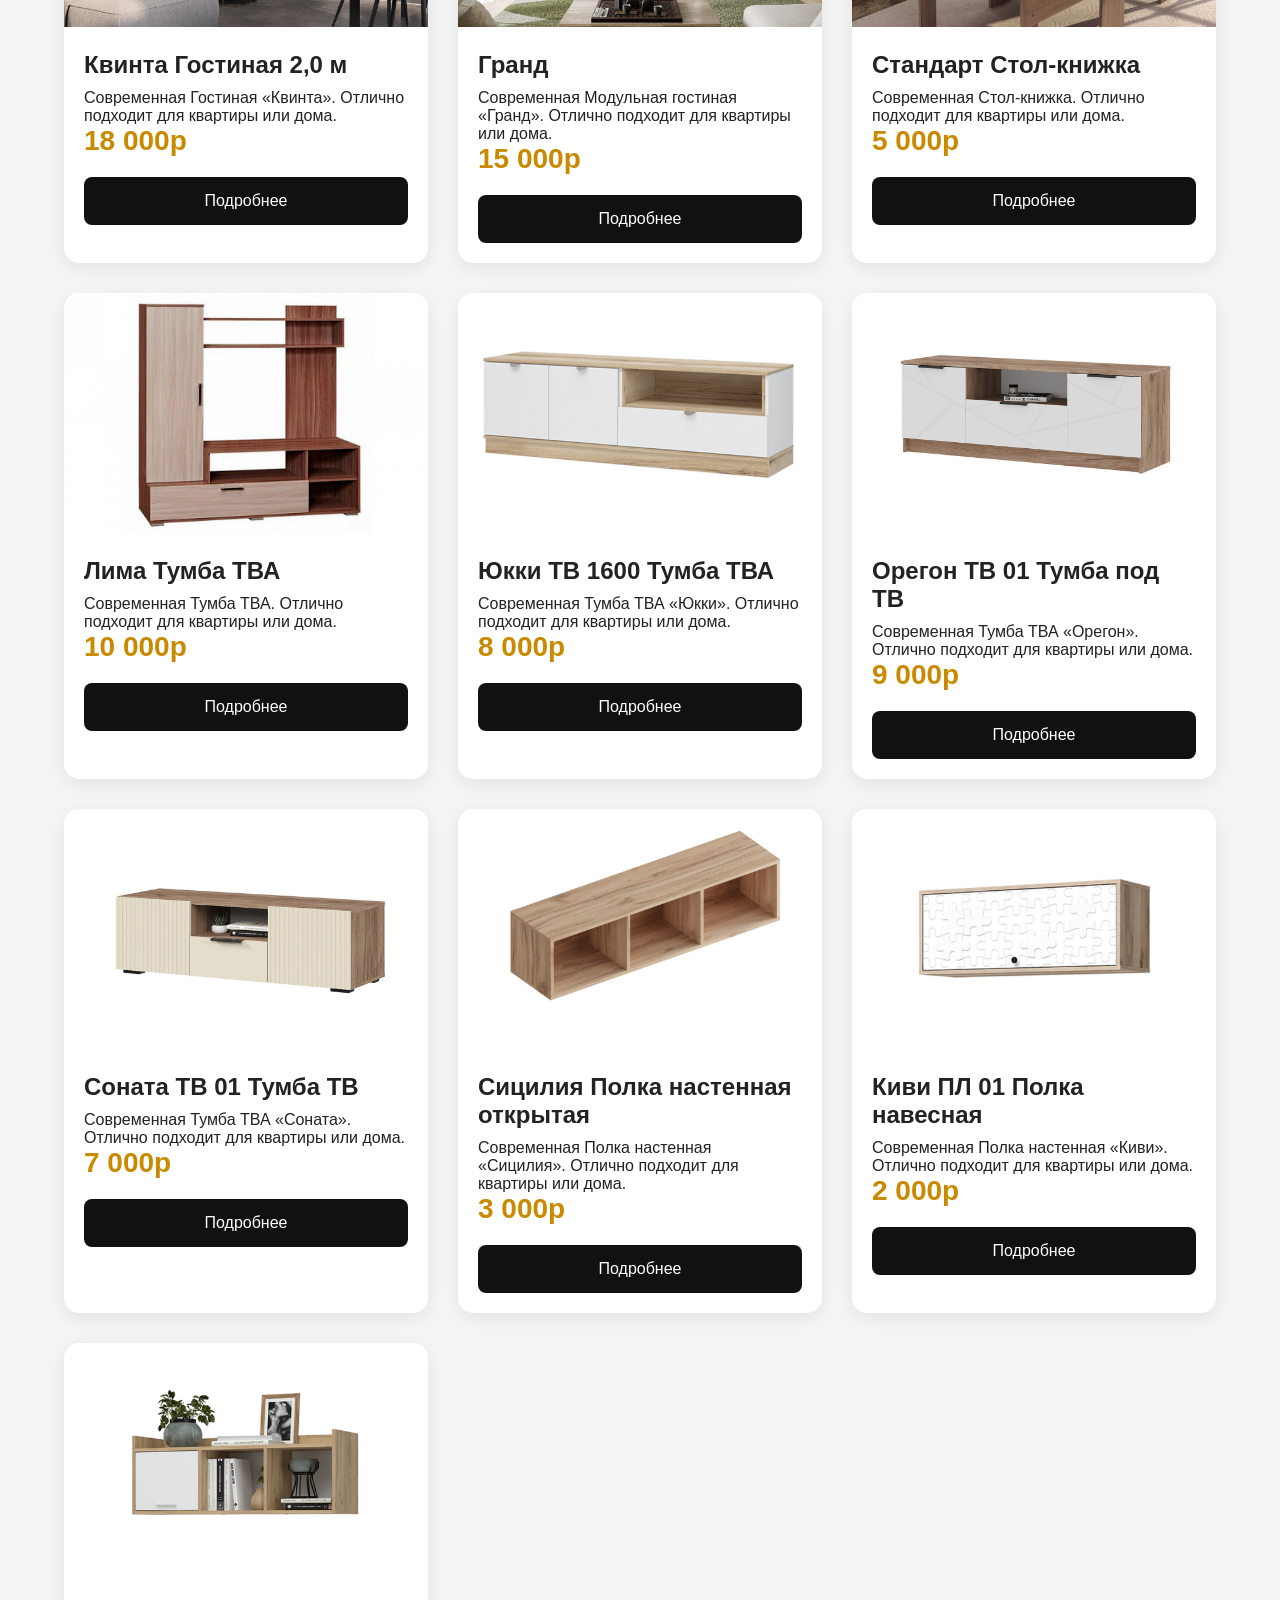
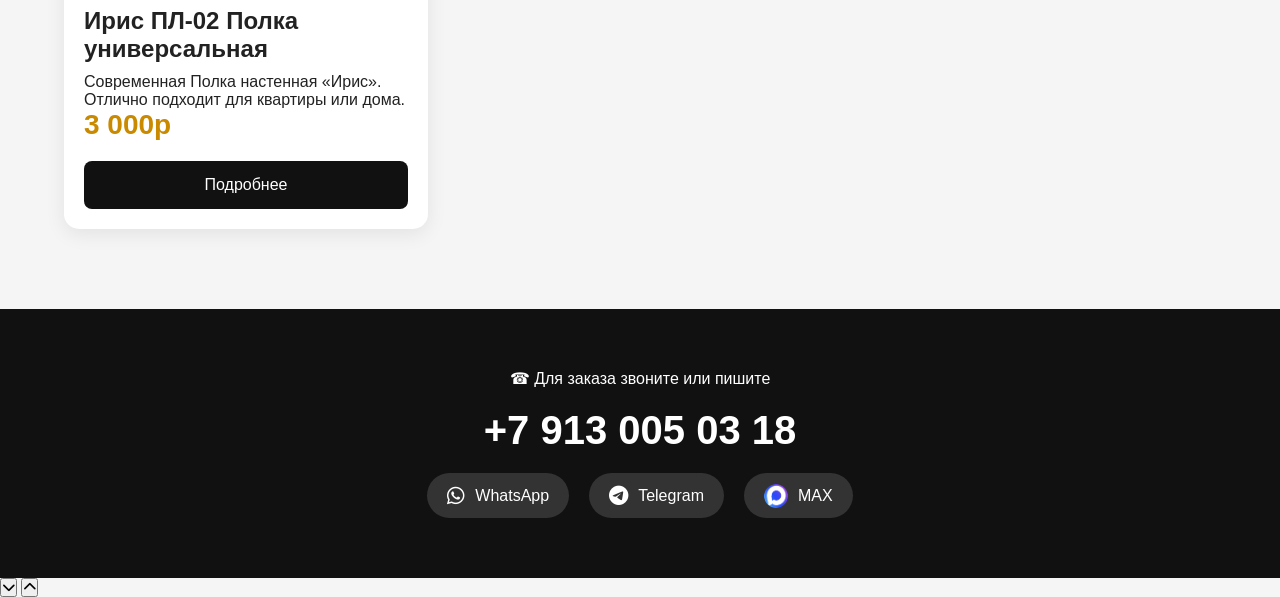
==== commit 40b7a51e: "Add files via upload" ====
--- a/index.html
+++ b/index.html
@@ -158,8 +158,15 @@
         </div>
 
     </footer>
+    <button id="scrollBottom" class="scroll-bottom">
+        <i class="fa-solid fa-chevron-down"></i>
+    </button>
+    <button id="scrollTop" class="scroll-top">
+        <i class="fa-solid fa-chevron-up"></i>
+    </button>
     <script src="js/data.js"></script>
     <script src="js/products.js"></script>
+    
 
 </body>
 
